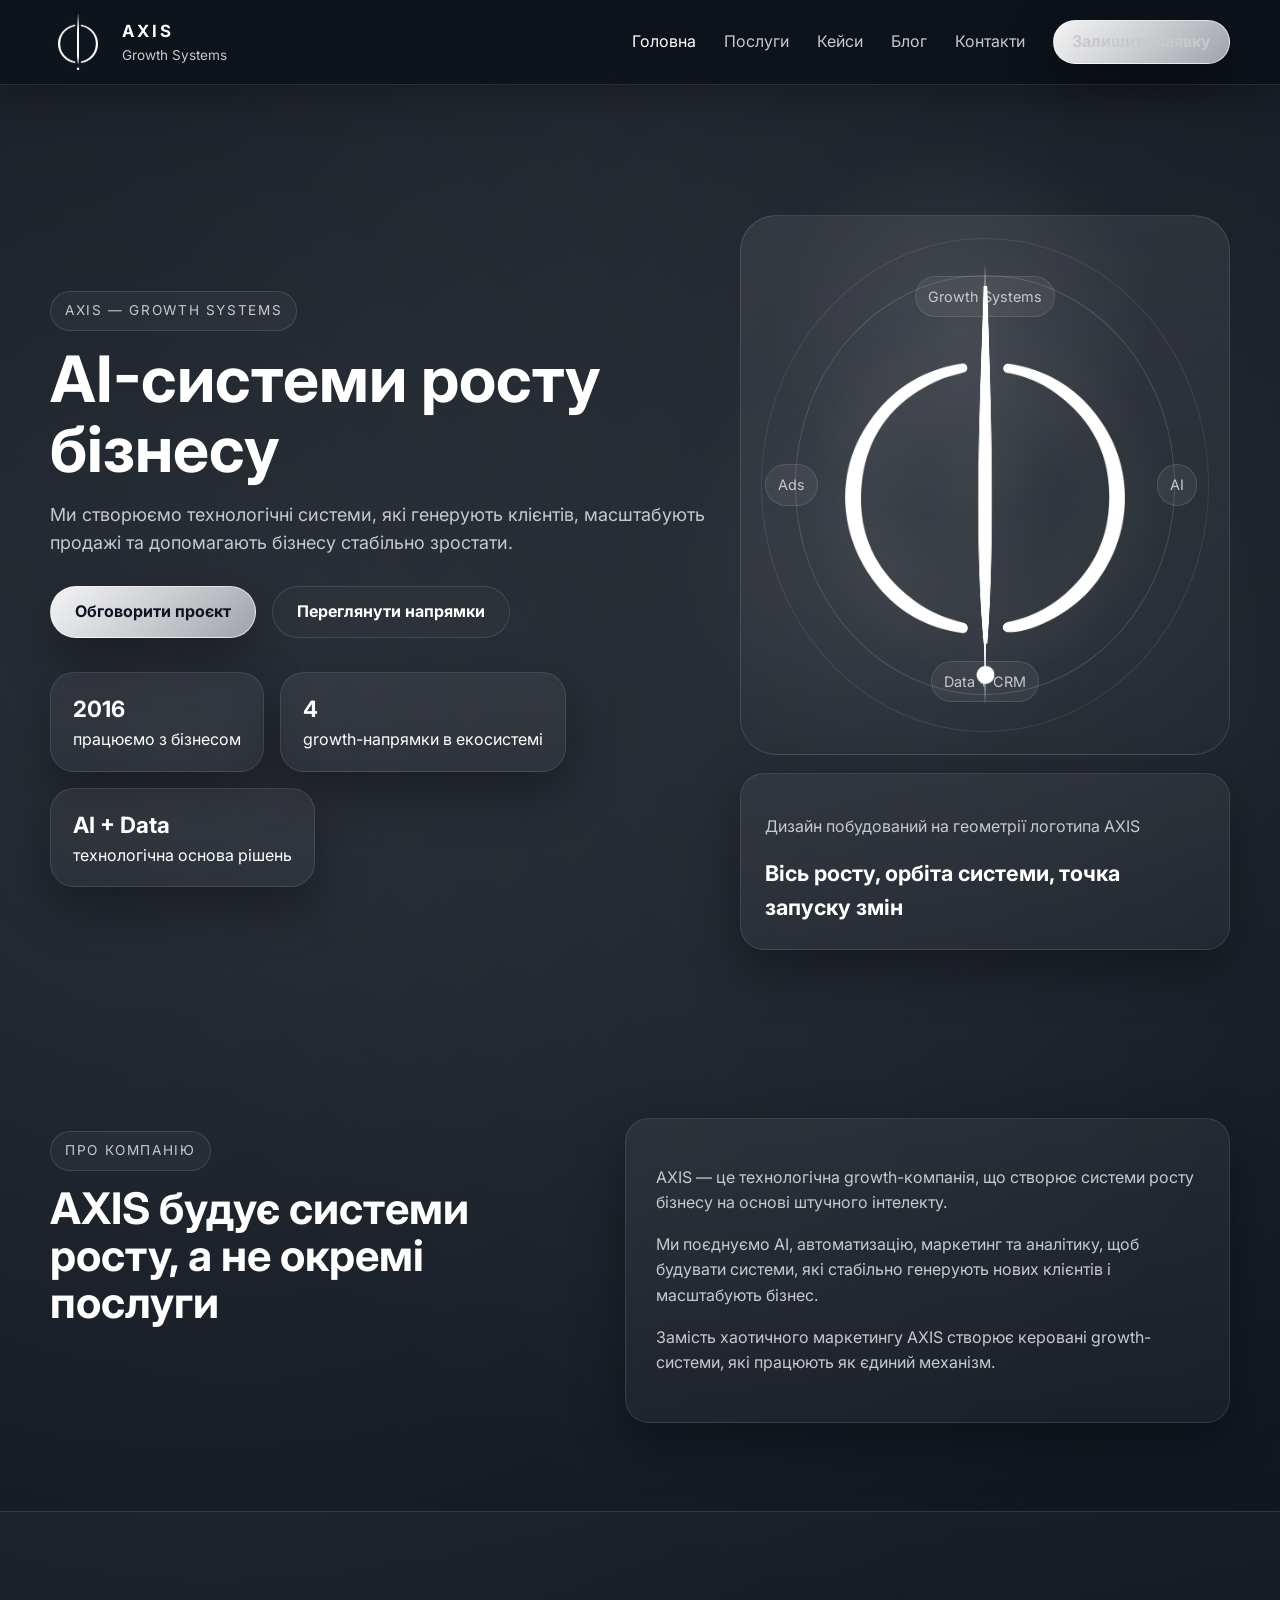
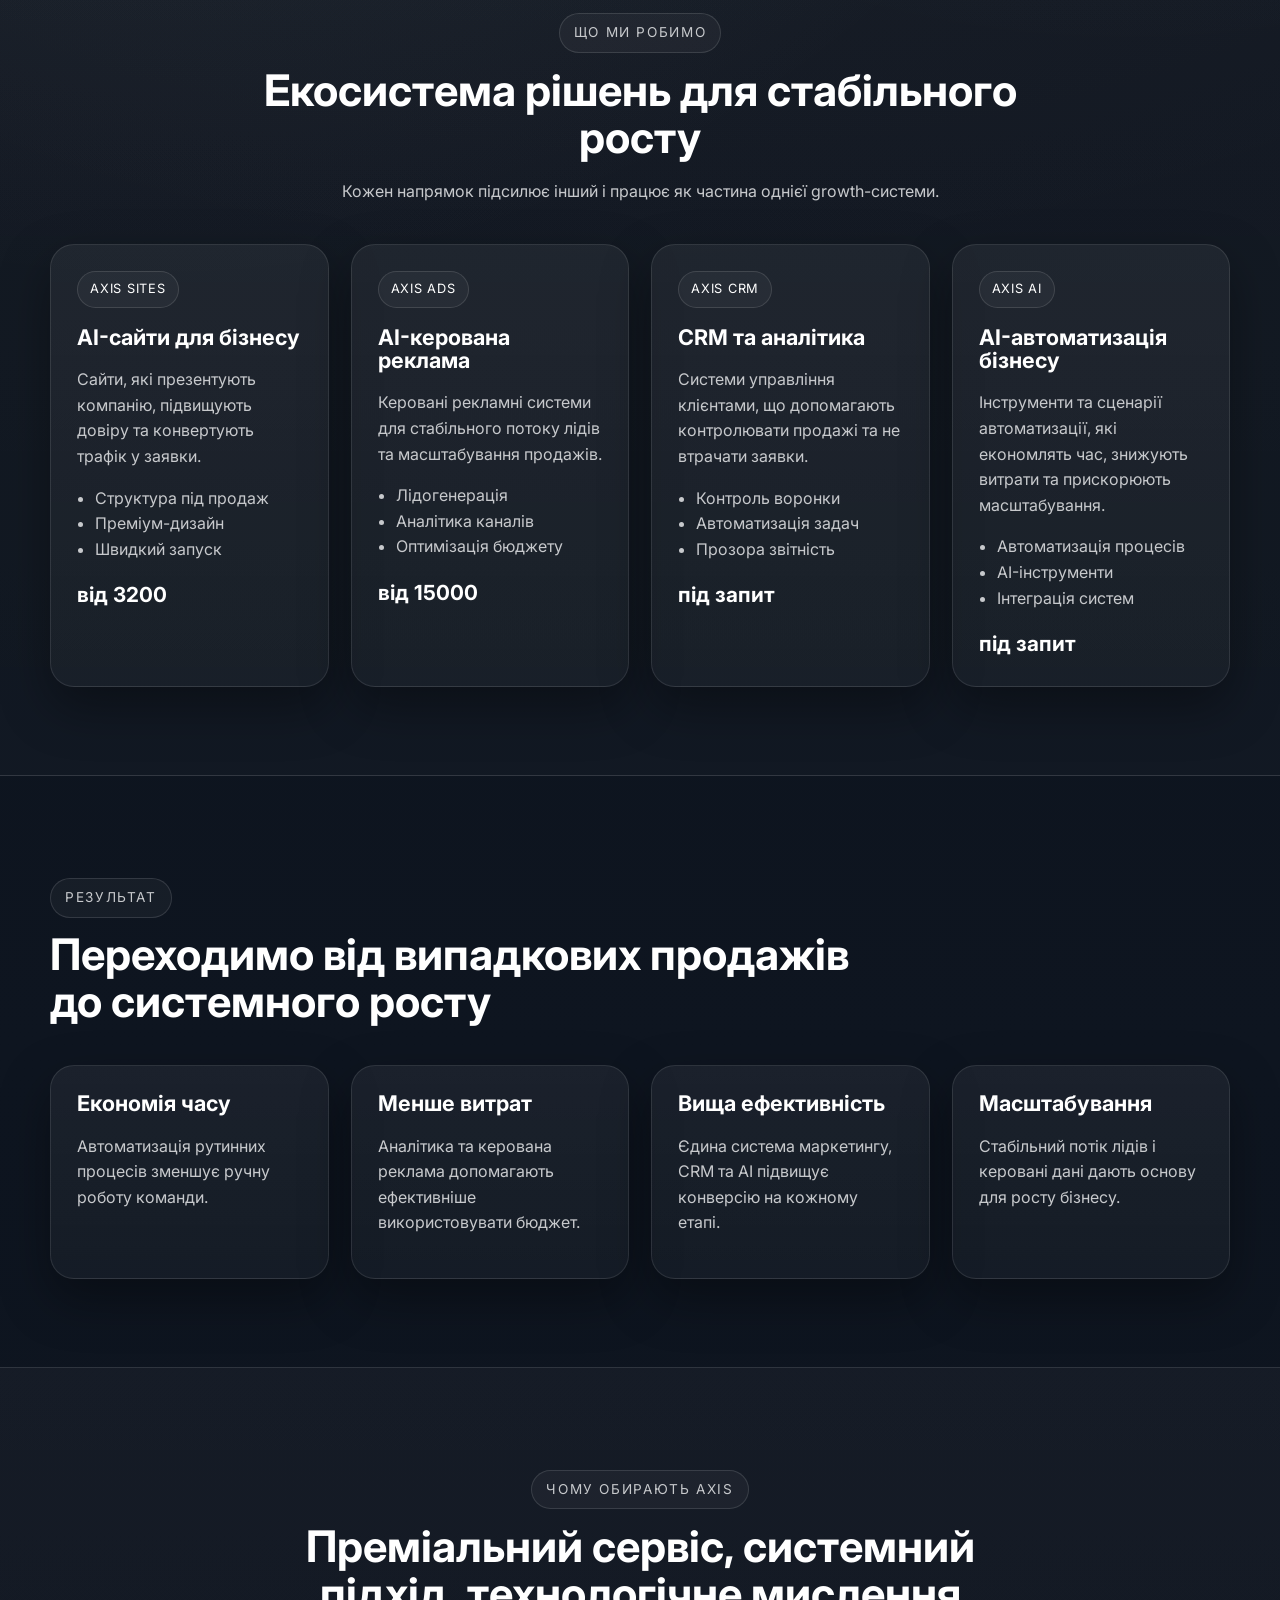
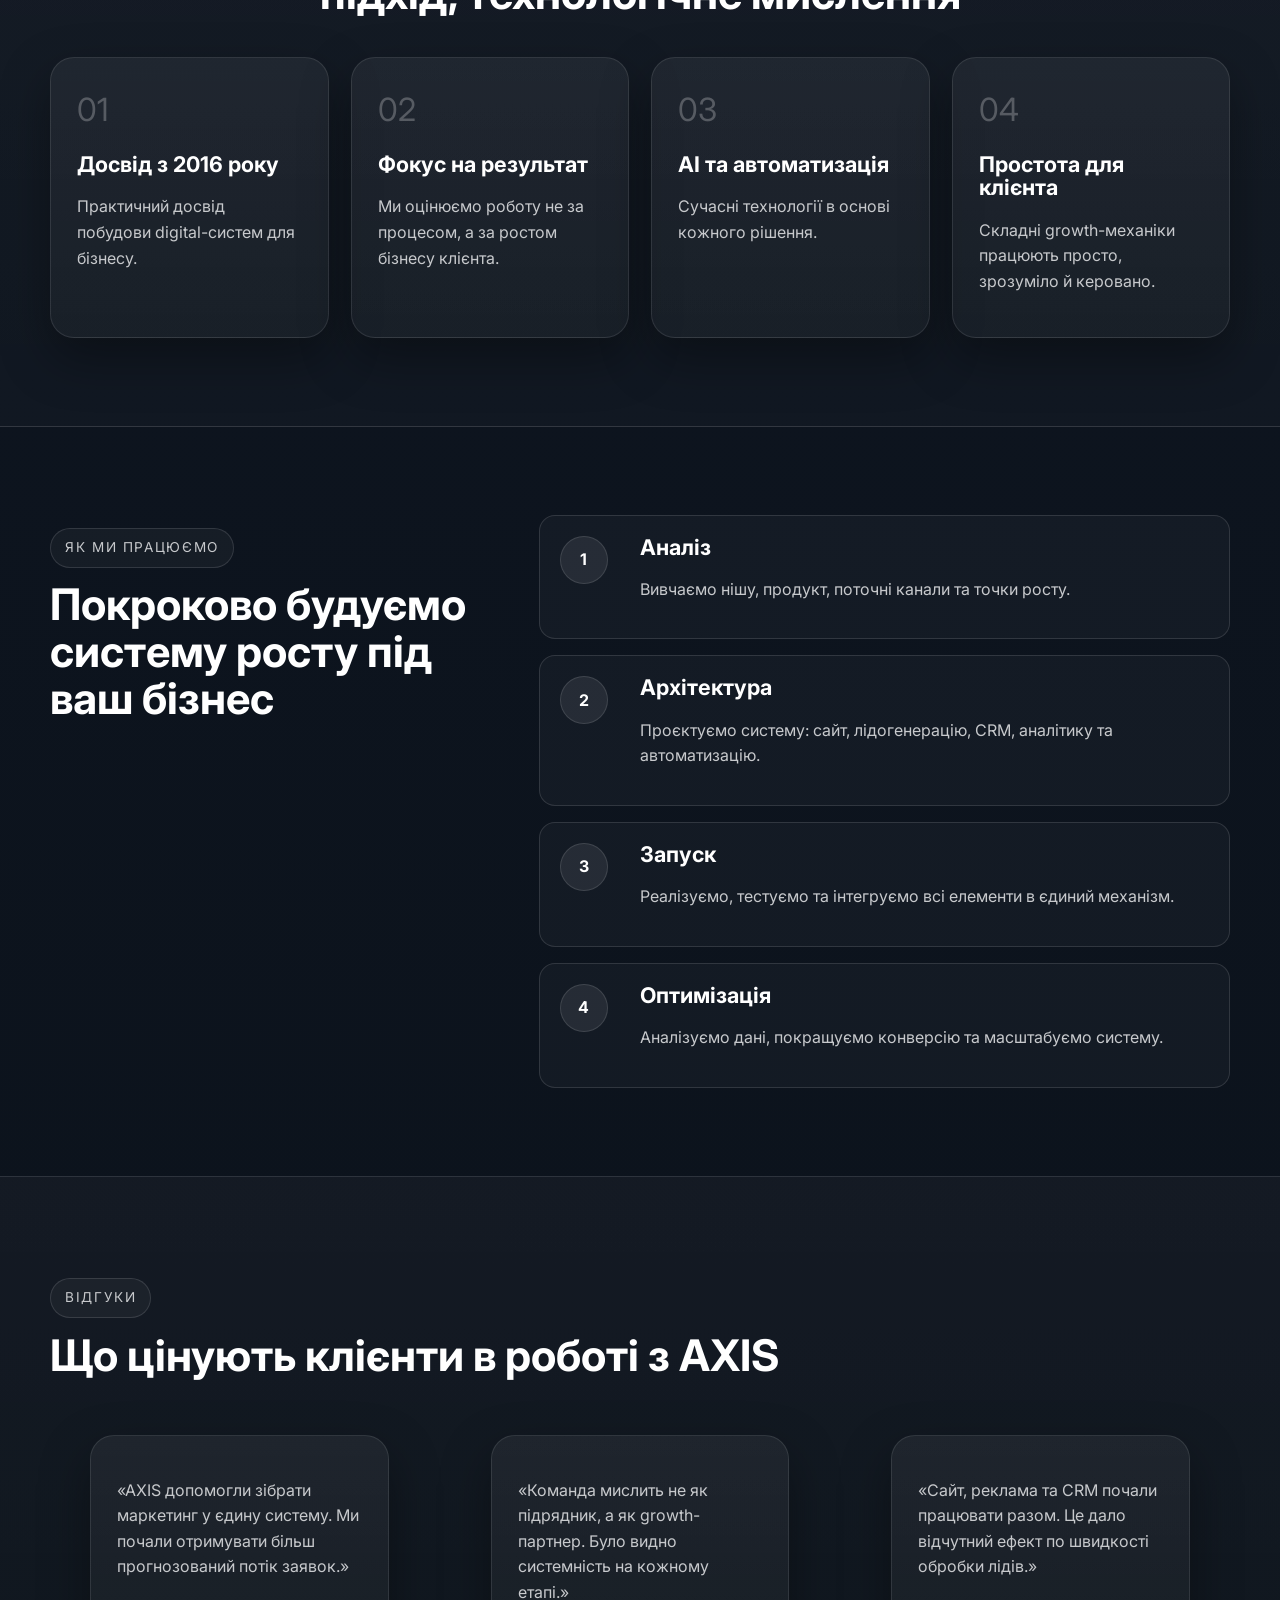
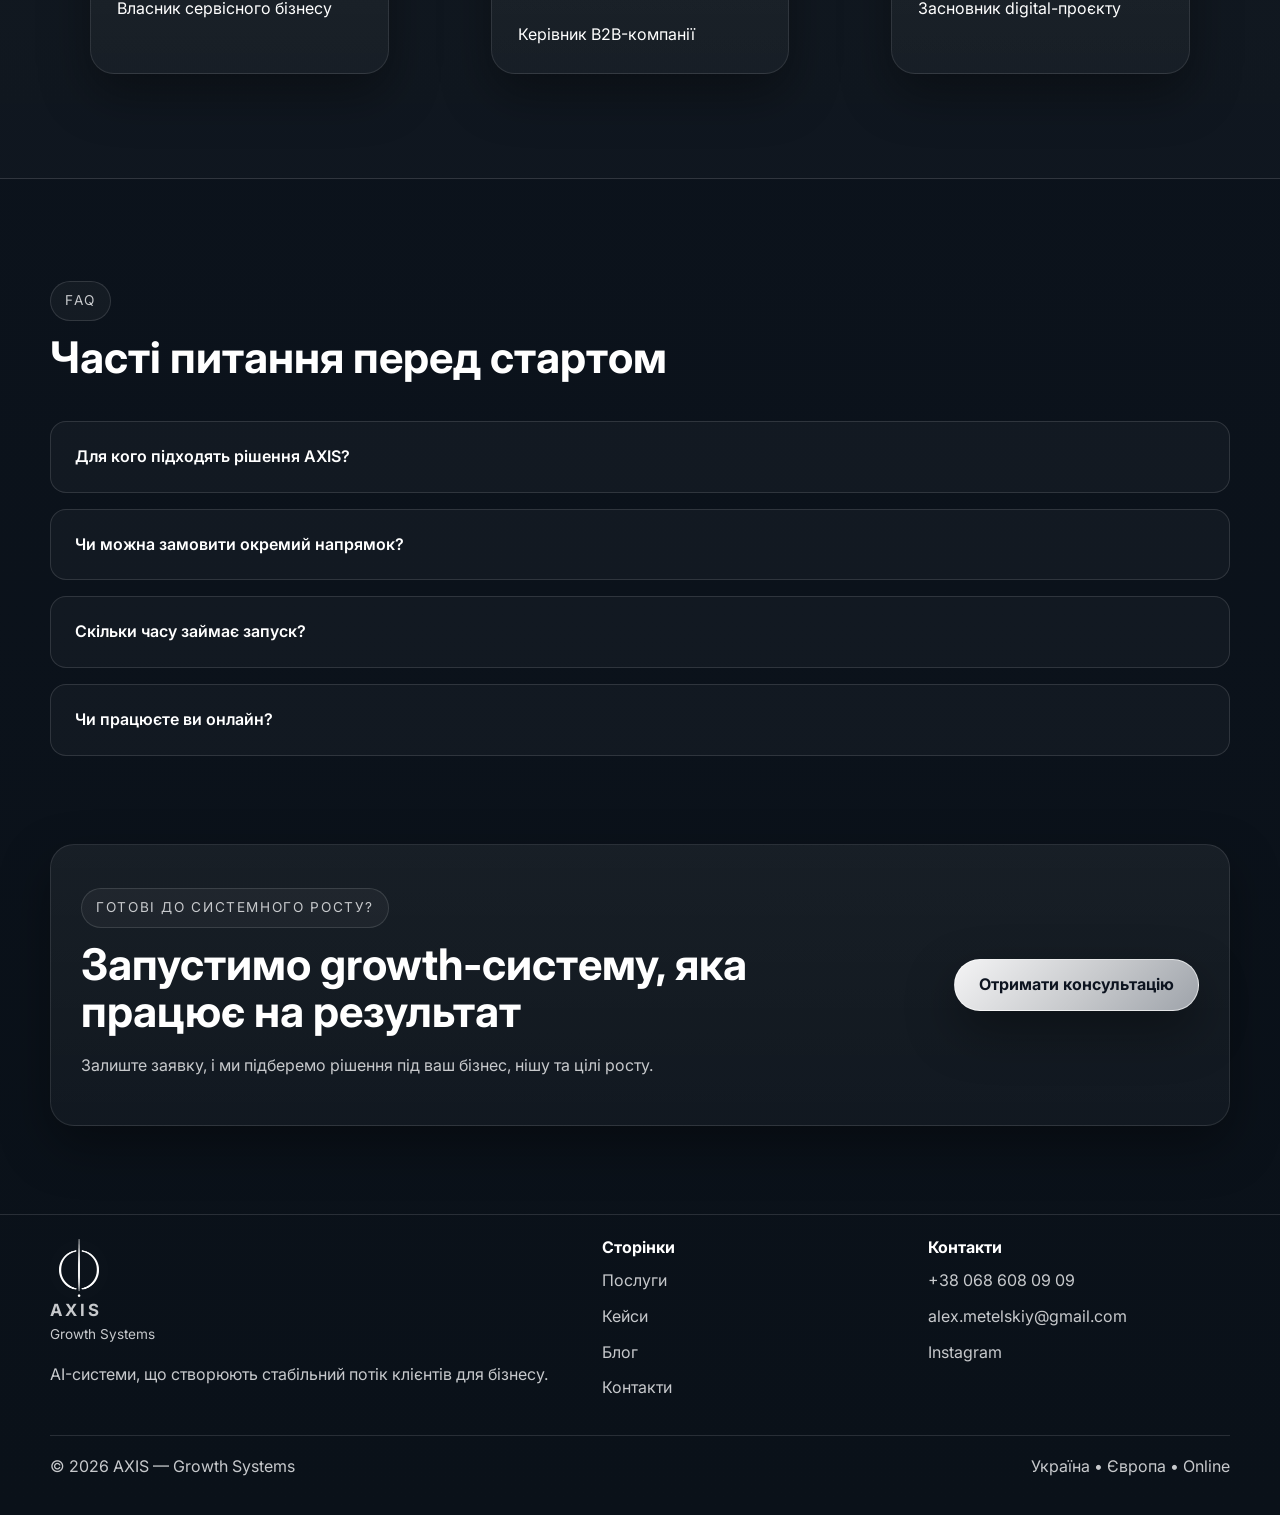
==== index.html @ 6f3f62cb "Add files via upload" ====
<!DOCTYPE html>
<html lang="uk">
<head>
  <meta charset="UTF-8" />
  <meta name="viewport" content="width=device-width, initial-scale=1.0" />
  <title>AXIS — Growth Systems | AI-системи росту бізнесу</title>
  <meta name="description" content="AXIS будує AI-системи росту бізнесу: сайти, рекламу, CRM, автоматизацію та аналітику для стабільного потоку клієнтів." />
  <meta name="keywords" content="AI сайти для бізнесу, growth systems, реклама для бізнесу, CRM системи, автоматизація бізнесу, лідогенерація, AXIS" />
  <meta name="theme-color" content="#0E1520" />
  <link rel="preconnect" href="https://fonts.googleapis.com">
  <link rel="preconnect" href="https://fonts.gstatic.com" crossorigin>
  <link href="https://fonts.googleapis.com/css2?family=Inter:wght@400;500;600;700;800&display=swap" rel="stylesheet">
  <link rel="icon" type="image/svg+xml" href="assets/favicon.png" />
  <link rel="stylesheet" href="styles.css" />
</head>
<body>
  <div class="site-shell"></div>

  <header class="header">
    <div class="container nav-wrap">
      <a href="index.html" class="brand" aria-label="AXIS home">
        <img src="assets/logo-axis-mark.png" alt="AXIS logo" />
        <div>
          <strong>AXIS</strong>
          <span>Growth Systems</span>
        </div>
      </a>

      <button class="menu-toggle" aria-label="Відкрити меню">
        <span></span><span></span><span></span>
      </button>

      <nav class="nav">
        <a href="index.html" class="active">Головна</a>
        <a href="services.html">Послуги</a>
        <a href="cases.html">Кейси</a>
        <a href="blog.html">Блог</a>
        <a href="contact.html">Контакти</a>
        <a href="contact.html#lead-form" class="btn btn-sm">Залишити заявку</a>
      </nav>
    </div>
  </header>

  <main>
    <section class="hero">
      <div class="container hero-grid">
        <div class="hero-copy reveal">
          <p class="eyebrow">AXIS — Growth Systems</p>
          <h1>AI-системи росту бізнесу</h1>
          <p class="hero-text">
            Ми створюємо технологічні системи, які генерують клієнтів, масштабують продажі та допомагають бізнесу стабільно зростати.
          </p>
          <div class="hero-actions">
            <a href="contact.html#lead-form" class="btn">Обговорити проєкт</a>
            <a href="services.html" class="btn btn-secondary">Переглянути напрямки</a>
          </div>
          <div class="hero-metrics">
            <div>
              <strong>2016</strong>
              <span>працюємо з бізнесом</span>
            </div>
            <div>
              <strong>4</strong>
              <span>growth-напрямки в екосистемі</span>
            </div>
            <div>
              <strong>AI + Data</strong>
              <span>технологічна основа рішень</span>
            </div>
          </div>
        </div>

        <div class="hero-panel reveal delay-1">
          <div class="glass-card logo-stage">
            <span class="logo-ring logo-ring-1"></span>
            <span class="logo-ring logo-ring-2"></span>
            <span class="logo-beam"></span>
            <img src="assets/logo-axis-mark.png" alt="Логотип AXIS" class="hero-logo" />
            <div class="orbit-label orbit-top">Growth Systems</div>
            <div class="orbit-label orbit-right">AI</div>
            <div class="orbit-label orbit-bottom">Data + CRM</div>
            <div class="orbit-label orbit-left">Ads</div>
          </div>
          <div class="stack-card signature-card">
            <p>Дизайн побудований на геометрії логотипа AXIS</p>
            <strong>Вісь росту, орбіта системи, точка запуску змін</strong>
          </div>
        </div>
      </div>
    </section>

    <section class="section">
      <div class="container about-grid">
        <div class="section-heading reveal">
          <p class="eyebrow">Про компанію</p>
          <h2>AXIS будує системи росту, а не окремі послуги</h2>
        </div>
        <div class="content-card reveal delay-1">
          <p>
            AXIS — це технологічна growth-компанія, що створює системи росту бізнесу на основі штучного інтелекту.
          </p>
          <p>
            Ми поєднуємо AI, автоматизацію, маркетинг та аналітику, щоб будувати системи, які стабільно генерують нових клієнтів і масштабують бізнес.
          </p>
          <p>
            Замість хаотичного маркетингу AXIS створює керовані growth-системи, які працюють як єдиний механізм.
          </p>
        </div>
      </div>
    </section>

    <section class="section section-dark">
      <div class="container">
        <div class="section-heading center reveal">
          <p class="eyebrow">Що ми робимо</p>
          <h2>Екосистема рішень для стабільного росту</h2>
          <p>Кожен напрямок підсилює інший і працює як частина однієї growth-системи.</p>
        </div>

        <div class="services-grid">
          <article class="service-card reveal">
            <span class="service-tag">AXIS Sites</span>
            <h3>AI-сайти для бізнесу</h3>
            <p>Сайти, які презентують компанію, підвищують довіру та конвертують трафік у заявки.</p>
            <ul>
              <li>Структура під продаж</li>
              <li>Преміум-дизайн</li>
              <li>Швидкий запуск</li>
            </ul>
            <strong>від 3200</strong>
          </article>

          <article class="service-card reveal delay-1">
            <span class="service-tag">AXIS Ads</span>
            <h3>AI-керована реклама</h3>
            <p>Керовані рекламні системи для стабільного потоку лідів та масштабування продажів.</p>
            <ul>
              <li>Лідогенерація</li>
              <li>Аналітика каналів</li>
              <li>Оптимізація бюджету</li>
            </ul>
            <strong>від 15000</strong>
          </article>

          <article class="service-card reveal delay-2">
            <span class="service-tag">AXIS CRM</span>
            <h3>CRM та аналітика</h3>
            <p>Системи управління клієнтами, що допомагають контролювати продажі та не втрачати заявки.</p>
            <ul>
              <li>Контроль воронки</li>
              <li>Автоматизація задач</li>
              <li>Прозора звітність</li>
            </ul>
            <strong>під запит</strong>
          </article>

          <article class="service-card reveal delay-3">
            <span class="service-tag">AXIS AI</span>
            <h3>AI-автоматизація бізнесу</h3>
            <p>Інструменти та сценарії автоматизації, які економлять час, знижують витрати та прискорюють масштабування.</p>
            <ul>
              <li>Автоматизація процесів</li>
              <li>AI-інструменти</li>
              <li>Інтеграція систем</li>
            </ul>
            <strong>під запит</strong>
          </article>
        </div>
      </div>
    </section>

    <section class="section">
      <div class="container">
        <div class="section-heading reveal">
          <p class="eyebrow">Результат</p>
          <h2>Переходимо від випадкових продажів до системного росту</h2>
        </div>
        <div class="benefits-grid">
          <div class="benefit-card reveal">
            <h3>Економія часу</h3>
            <p>Автоматизація рутинних процесів зменшує ручну роботу команди.</p>
          </div>
          <div class="benefit-card reveal delay-1">
            <h3>Менше витрат</h3>
            <p>Аналітика та керована реклама допомагають ефективніше використовувати бюджет.</p>
          </div>
          <div class="benefit-card reveal delay-2">
            <h3>Вища ефективність</h3>
            <p>Єдина система маркетингу, CRM та AI підвищує конверсію на кожному етапі.</p>
          </div>
          <div class="benefit-card reveal delay-3">
            <h3>Масштабування</h3>
            <p>Стабільний потік лідів і керовані дані дають основу для росту бізнесу.</p>
          </div>
        </div>
      </div>
    </section>

    <section class="section section-dark">
      <div class="container">
        <div class="section-heading center reveal">
          <p class="eyebrow">Чому обирають AXIS</p>
          <h2>Преміальний сервіс, системний підхід, технологічне мислення</h2>
        </div>
        <div class="why-grid">
          <div class="why-card reveal">
            <span>01</span>
            <h3>Досвід з 2016 року</h3>
            <p>Практичний досвід побудови digital-систем для бізнесу.</p>
          </div>
          <div class="why-card reveal delay-1">
            <span>02</span>
            <h3>Фокус на результат</h3>
            <p>Ми оцінюємо роботу не за процесом, а за ростом бізнесу клієнта.</p>
          </div>
          <div class="why-card reveal delay-2">
            <span>03</span>
            <h3>AI та автоматизація</h3>
            <p>Сучасні технології в основі кожного рішення.</p>
          </div>
          <div class="why-card reveal delay-3">
            <span>04</span>
            <h3>Простота для клієнта</h3>
            <p>Складні growth-механіки працюють просто, зрозуміло й керовано.</p>
          </div>
        </div>
      </div>
    </section>

    <section class="section">
      <div class="container process-grid">
        <div class="section-heading reveal">
          <p class="eyebrow">Як ми працюємо</p>
          <h2>Покроково будуємо систему росту під ваш бізнес</h2>
        </div>
        <div class="timeline">
          <div class="timeline-item reveal">
            <span>1</span>
            <div>
              <h3>Аналіз</h3>
              <p>Вивчаємо нішу, продукт, поточні канали та точки росту.</p>
            </div>
          </div>
          <div class="timeline-item reveal delay-1">
            <span>2</span>
            <div>
              <h3>Архітектура</h3>
              <p>Проєктуємо систему: сайт, лідогенерацію, CRM, аналітику та автоматизацію.</p>
            </div>
          </div>
          <div class="timeline-item reveal delay-2">
            <span>3</span>
            <div>
              <h3>Запуск</h3>
              <p>Реалізуємо, тестуємо та інтегруємо всі елементи в єдиний механізм.</p>
            </div>
          </div>
          <div class="timeline-item reveal delay-3">
            <span>4</span>
            <div>
              <h3>Оптимізація</h3>
              <p>Аналізуємо дані, покращуємо конверсію та масштабуємо систему.</p>
            </div>
          </div>
        </div>
      </div>
    </section>

    <section class="section section-dark">
      <div class="container">
        <div class="section-heading reveal">
          <p class="eyebrow">Відгуки</p>
          <h2>Що цінують клієнти в роботі з AXIS</h2>
        </div>
        <div class="testimonials-grid">
          <blockquote class="testimonial reveal">
            <p>«AXIS допомогли зібрати маркетинг у єдину систему. Ми почали отримувати більш прогнозований потік заявок.»</p>
            <footer>Власник сервісного бізнесу</footer>
          </blockquote>
          <blockquote class="testimonial reveal delay-1">
            <p>«Команда мислить не як підрядник, а як growth-партнер. Було видно системність на кожному етапі.»</p>
            <footer>Керівник B2B-компанії</footer>
          </blockquote>
          <blockquote class="testimonial reveal delay-2">
            <p>«Сайт, реклама та CRM почали працювати разом. Це дало відчутний ефект по швидкості обробки лідів.»</p>
            <footer>Засновник digital-проєкту</footer>
          </blockquote>
        </div>
      </div>
    </section>

    <section class="section">
      <div class="container faq-wrap">
        <div class="section-heading reveal">
          <p class="eyebrow">FAQ</p>
          <h2>Часті питання перед стартом</h2>
        </div>
        <div class="faq-list">
          <article class="faq-item reveal">
            <button class="faq-question">Для кого підходять рішення AXIS?</button>
            <div class="faq-answer"><p>Для бізнесів, які хочуть перейти від хаотичного маркетингу до системної моделі залучення клієнтів і масштабування продажів.</p></div>
          </article>
          <article class="faq-item reveal delay-1">
            <button class="faq-question">Чи можна замовити окремий напрямок?</button>
            <div class="faq-answer"><p>Так, але максимальний результат досягається тоді, коли сайт, реклама, CRM та автоматизація працюють як єдина growth-система.</p></div>
          </article>
          <article class="faq-item reveal delay-2">
            <button class="faq-question">Скільки часу займає запуск?</button>
            <div class="faq-answer"><p>Терміни залежать від складу системи. Базові рішення можна запустити швидко, а комплексні growth-системи реалізуються поетапно.</p></div>
          </article>
          <article class="faq-item reveal delay-3">
            <button class="faq-question">Чи працюєте ви онлайн?</button>
            <div class="faq-answer"><p>Так, AXIS працює онлайн з клієнтами в Україні та Європі.</p></div>
          </article>
        </div>
      </div>
    </section>

    <section class="section cta-section">
      <div class="container cta-card reveal">
        <div>
          <p class="eyebrow">Готові до системного росту?</p>
          <h2>Запустимо growth-систему, яка працює на результат</h2>
          <p>Залиште заявку, і ми підберемо рішення під ваш бізнес, нішу та цілі росту.</p>
        </div>
        <a href="contact.html#lead-form" class="btn">Отримати консультацію</a>
      </div>
    </section>
  </main>

  <footer class="footer">
    <div class="container footer-grid">
      <div>
        <a href="index.html" class="brand footer-brand">
          <img src="assets/logo-axis-mark.png" alt="AXIS logo" />
          <div>
            <strong>AXIS</strong>
            <span>Growth Systems</span>
          </div>
        </a>
        <p>AI-системи, що створюють стабільний потік клієнтів для бізнесу.</p>
      </div>
      <div>
        <h4>Сторінки</h4>
        <a href="services.html">Послуги</a>
        <a href="cases.html">Кейси</a>
        <a href="blog.html">Блог</a>
        <a href="contact.html">Контакти</a>
      </div>
      <div>
        <h4>Контакти</h4>
        <a href="tel:+380686080909">+38 068 608 09 09</a>
        <a href="mailto:alex.metelskiy@gmail.com">alex.metelskiy@gmail.com</a>
        <a href="https://instagram.com/Metelskiy_pro" target="_blank" rel="noreferrer">Instagram</a>
      </div>
    </div>
    <div class="container footer-bottom">
      <span>© <span id="year"></span> AXIS — Growth Systems</span>
      <span>Україна • Європа • Online</span>
    </div>
  </footer>

  <script src="script.js"></script>
</body>
</html>
---- styles.css ----
:root {
  --bg: #0e1520;
  --bg-soft: #131d2b;
  --panel: rgba(255, 255, 255, 0.05);
  --panel-strong: rgba(255, 255, 255, 0.08);
  --line: rgba(199, 201, 204, 0.16);
  --text: #ffffff;
  --muted: #c7c9cc;
  --accent: #c7c9cc;
  --shadow: 0 20px 50px rgba(0, 0, 0, 0.35);
  --radius: 24px;
  --radius-sm: 16px;
  --container: 1180px;
}

* { box-sizing: border-box; }
html { scroll-behavior: smooth; }
body {
  margin: 0;
  font-family: 'Inter', sans-serif;
  background:
    radial-gradient(circle at top left, rgba(199, 201, 204, 0.09), transparent 26%),
    radial-gradient(circle at top right, rgba(255, 255, 255, 0.05), transparent 22%),
    var(--bg);
  color: var(--text);
  line-height: 1.6;
}
img { max-width: 100%; display: block; }
a { color: inherit; text-decoration: none; }
p, li { color: var(--muted); }
.container { width: min(100% - 32px, var(--container)); margin: 0 auto; }
.section { padding: 88px 0; }
.section-dark { background: linear-gradient(180deg, rgba(255,255,255,0.02), rgba(255,255,255,0.01)); border-top: 1px solid var(--line); border-bottom: 1px solid var(--line); }
.page-main { padding-top: 88px; }
.page-hero, .hero { padding: 130px 0 80px; }
.page-hero p, .hero-text { max-width: 760px; }

.header {
  position: sticky;
  top: 0;
  z-index: 100;
  backdrop-filter: blur(16px);
  background: rgba(14, 21, 32, 0.72);
  border-bottom: 1px solid var(--line);
}
.nav-wrap { display: flex; align-items: center; justify-content: space-between; min-height: 84px; gap: 24px; }
.brand { display: inline-flex; align-items: center; gap: 14px; }
.brand img { width: 48px; height: 48px; }
.brand strong { display: block; font-size: 1rem; letter-spacing: 0.12em; }
.brand span { display: block; font-size: 0.85rem; color: var(--muted); }
.nav { display: flex; align-items: center; gap: 28px; }
.nav a { color: var(--muted); transition: 0.25s ease; }
.nav a:hover, .nav a.active { color: var(--text); }
.menu-toggle { display: none; background: none; border: 0; padding: 0; cursor: pointer; }
.menu-toggle span { display: block; width: 28px; height: 2px; background: var(--text); margin: 6px 0; }

.btn {
  display: inline-flex;
  align-items: center;
  justify-content: center;
  gap: 10px;
  min-height: 52px;
  padding: 0 24px;
  border-radius: 999px;
  background: linear-gradient(135deg, #ffffff, #c7c9cc);
  color: #0d1420;
  font-weight: 700;
  border: 1px solid rgba(255,255,255,0.6);
  box-shadow: var(--shadow);
  transition: transform 0.25s ease, box-shadow 0.25s ease;
}
.btn:hover { transform: translateY(-2px); box-shadow: 0 24px 50px rgba(0, 0, 0, 0.45); }
.btn-secondary {
  background: transparent;
  color: var(--text);
  border: 1px solid var(--line);
  box-shadow: none;
}
.btn-sm { min-height: 44px; padding: 0 18px; }

.eyebrow {
  display: inline-flex;
  padding: 8px 14px;
  border-radius: 999px;
  background: rgba(255,255,255,0.05);
  border: 1px solid var(--line);
  font-size: 0.85rem;
  letter-spacing: 0.12em;
  text-transform: uppercase;
  color: var(--accent);
}
h1, h2, h3, h4 { margin: 0 0 18px; line-height: 1.08; color: var(--text); }
h1 { font-size: clamp(2.7rem, 5vw, 5.4rem); max-width: 900px; }
h2 { font-size: clamp(2rem, 3.4vw, 3.4rem); max-width: 800px; }
h3 { font-size: 1.35rem; }
.section-heading { margin-bottom: 40px; }
.section-heading.center { text-align: center; }
.section-heading.center h2, .section-heading.center p { margin-left: auto; margin-right: auto; }

.hero-grid, .about-grid, .process-grid, .contact-grid { display: grid; gap: 28px; }
.hero-grid { grid-template-columns: 1.15fr 0.85fr; align-items: center; }
.about-grid { grid-template-columns: 0.95fr 1.05fr; align-items: start; }
.process-grid { grid-template-columns: 0.8fr 1.2fr; align-items: start; }
.contact-grid { grid-template-columns: 0.75fr 1.25fr; align-items: start; }
.hero-actions, .hero-metrics { display: flex; flex-wrap: wrap; gap: 16px; }
.hero-text { font-size: 1.125rem; margin-bottom: 28px; }
.hero-metrics { margin-top: 34px; }
.hero-metrics div, .stack-card, .content-card, .contact-card, .lead-form, .cta-card, .case-card, .blog-card, .service-detail, .service-card, .benefit-card, .why-card, .testimonial {
  background: var(--panel);
  border: 1px solid var(--line);
  border-radius: var(--radius);
  box-shadow: var(--shadow);
}
.hero-metrics div { padding: 18px 22px; min-width: 180px; }
.hero-metrics strong { display: block; font-size: 1.4rem; color: var(--text); }

.hero-panel { display: grid; gap: 18px; }
.glass-card {
  min-height: 460px;
  position: relative;
  border-radius: 36px;
  background: linear-gradient(180deg, rgba(255,255,255,0.07), rgba(255,255,255,0.03));
  border: 1px solid var(--line);
  overflow: hidden;
}
.axis-orbit { display: flex; align-items: center; justify-content: center; }
.axis-center, .axis-line, .orbit { position: absolute; display: block; }
.axis-center { width: 16px; height: 16px; background: #fff; border-radius: 50%; box-shadow: 0 0 24px rgba(255,255,255,0.8); }
.axis-line { width: 3px; height: 220px; background: linear-gradient(180deg, transparent, rgba(255,255,255,0.95), transparent); }
.orbit { border: 1px solid rgba(199,201,204,0.28); border-radius: 50%; }
.orbit-1 { width: 290px; height: 290px; }
.orbit-2 { width: 380px; height: 380px; }
.orbit-label {
  position: absolute;
  padding: 8px 12px;
  border-radius: 999px;
  background: rgba(255,255,255,0.06);
  border: 1px solid var(--line);
  color: var(--muted);
  font-size: 0.9rem;
}
.orbit-top { top: 60px; }
.orbit-right { right: 32px; }
.orbit-bottom { bottom: 52px; }
.orbit-left { left: 24px; }
.stack-card { padding: 24px; }
.stack-card strong { display: block; font-size: 1.35rem; }
.content-card, .contact-card, .lead-form, .cta-card { padding: 30px; }

.services-grid, .benefits-grid, .why-grid, .testimonials-grid, .case-grid, .blog-grid { display: grid; gap: 22px; }
.services-grid { grid-template-columns: repeat(4, 1fr); }
.benefits-grid, .why-grid { grid-template-columns: repeat(4, 1fr); }
.testimonials-grid, .case-grid, .blog-grid { grid-template-columns: repeat(3, 1fr); }
.service-card, .benefit-card, .why-card, .testimonial, .case-card, .blog-card { padding: 26px; }
.service-tag {
  display: inline-flex;
  margin-bottom: 18px;
  color: var(--text);
  background: rgba(255,255,255,0.07);
  border: 1px solid var(--line);
  border-radius: 999px;
  padding: 7px 12px;
  font-size: 0.8rem;
  letter-spacing: 0.06em;
  text-transform: uppercase;
}
.service-card ul, .case-card ul, .detail-meta ul { padding-left: 18px; }
.service-card strong, .detail-meta strong { font-size: 1.3rem; display: block; margin-top: 12px; }
.why-card span { display: inline-flex; margin-bottom: 18px; font-size: 2rem; color: rgba(255,255,255,0.25); }

.timeline { display: grid; gap: 16px; }
.timeline-item {
  display: grid;
  grid-template-columns: 64px 1fr;
  gap: 16px;
  padding: 20px;
  border: 1px solid var(--line);
  background: rgba(255,255,255,0.03);
  border-radius: var(--radius-sm);
}
.timeline-item span {
  width: 48px;
  height: 48px;
  display: inline-flex;
  align-items: center;
  justify-content: center;
  border-radius: 50%;
  background: rgba(255,255,255,0.08);
  border: 1px solid var(--line);
  font-weight: 700;
}

.faq-list { display: grid; gap: 16px; }
.faq-item {
  border: 1px solid var(--line);
  border-radius: var(--radius-sm);
  overflow: hidden;
  background: rgba(255,255,255,0.03);
}
.faq-question {
  width: 100%;
  text-align: left;
  background: transparent;
  color: var(--text);
  border: 0;
  padding: 22px 24px;
  font: inherit;
  font-weight: 600;
  cursor: pointer;
}
.faq-answer { display: none; padding: 0 24px 22px; }
.faq-item.active .faq-answer { display: block; }

.cta-section { padding-top: 0; }
.cta-card {
  display: flex;
  align-items: center;
  justify-content: space-between;
  gap: 24px;
  background: linear-gradient(135deg, rgba(255,255,255,0.08), rgba(255,255,255,0.03));
}

.footer { padding: 24px 0 36px; border-top: 1px solid var(--line); }
.footer-grid {
  display: grid;
  grid-template-columns: 1.4fr 0.8fr 0.8fr;
  gap: 24px;
  padding-bottom: 24px;
}
.footer h4 { margin-bottom: 12px; }
.footer a, .footer p { display: block; margin-bottom: 10px; color: var(--muted); }
.footer-brand { margin-bottom: 16px; }
.footer-bottom {
  border-top: 1px solid var(--line);
  padding-top: 18px;
  display: flex;
  justify-content: space-between;
  gap: 16px;
  color: var(--muted);
}
.footer-bottom.simple { border-top: 0; padding-top: 0; justify-content: center; }

.service-stack { display: grid; gap: 18px; }
.service-detail {
  padding: 30px;
  display: grid;
  grid-template-columns: 1fr auto;
  gap: 24px;
  align-items: start;
}
.detail-meta { min-width: 280px; }
.case-problem { color: var(--text); }
.blog-card a { color: var(--text); font-weight: 600; }

.lead-form { display: grid; gap: 16px; }
.lead-form label { display: grid; gap: 8px; color: var(--text); font-weight: 500; }
.lead-form input,
.lead-form textarea {
  width: 100%;
  background: rgba(255,255,255,0.04);
  border: 1px solid var(--line);
  border-radius: 16px;
  padding: 16px 18px;
  color: var(--text);
  font: inherit;
  outline: none;
}
.lead-form input:focus, .lead-form textarea:focus { border-color: rgba(255,255,255,0.4); }
.form-note, .form-status { margin: 0; font-size: 0.95rem; }
.form-status { color: #ffffff; }

.reveal { opacity: 0; transform: translateY(24px); transition: opacity 0.8s ease, transform 0.8s ease; }
.reveal.visible { opacity: 1; transform: translateY(0); }
.delay-1 { transition-delay: 0.08s; }
.delay-2 { transition-delay: 0.16s; }
.delay-3 { transition-delay: 0.24s; }

@media (max-width: 1100px) {
  .services-grid { grid-template-columns: repeat(2, 1fr); }
  .benefits-grid, .why-grid, .testimonials-grid, .case-grid, .blog-grid { grid-template-columns: repeat(2, 1fr); }
  .hero-grid, .about-grid, .process-grid, .contact-grid, .service-detail, .footer-grid { grid-template-columns: 1fr; }
  .detail-meta { min-width: auto; }
}

@media (max-width: 820px) {
  .menu-toggle { display: block; }
  .nav {
    position: absolute;
    left: 16px;
    right: 16px;
    top: calc(100% + 10px);
    display: none;
    flex-direction: column;
    align-items: flex-start;
    padding: 20px;
    border-radius: 24px;
    background: rgba(14, 21, 32, 0.97);
    border: 1px solid var(--line);
  }
  .nav.open { display: flex; }
  .cta-card, .footer-bottom { flex-direction: column; align-items: flex-start; }
}

@media (max-width: 640px) {
  .section { padding: 72px 0; }
  .page-hero, .hero { padding: 112px 0 60px; }
  .services-grid, .benefits-grid, .why-grid, .testimonials-grid, .case-grid, .blog-grid { grid-template-columns: 1fr; }
  .glass-card { min-height: 340px; }
  .orbit-1 { width: 210px; height: 210px; }
  .orbit-2 { width: 290px; height: 290px; }
  .orbit-top { top: 32px; }
  .orbit-right { right: 8px; }
  .orbit-left { left: 8px; }
}

/* Logo-driven redesign */
body {
  background:
    radial-gradient(circle at 12% 12%, rgba(199, 201, 204, 0.12), transparent 20%),
    radial-gradient(circle at 88% 10%, rgba(255, 255, 255, 0.06), transparent 18%),
    radial-gradient(circle at 50% 0%, rgba(199, 201, 204, 0.08), transparent 30%),
    linear-gradient(180deg, #0a1018 0%, #0e1520 42%, #0a1119 100%);
}

.header {
  background: rgba(10, 16, 24, 0.82);
  box-shadow: 0 10px 40px rgba(0, 0, 0, 0.28);
}

.brand {
  gap: 16px;
}

.brand img {
  width: 56px;
  height: 56px;
  object-fit: contain;
  filter: drop-shadow(0 0 18px rgba(255,255,255,0.14));
}

.brand strong {
  font-size: 1.05rem;
  letter-spacing: 0.18em;
}

.btn {
  background: linear-gradient(135deg, #f4f4f5, #c7c9cc 55%, #9ea3aa);
}

.btn-secondary {
  background: rgba(255,255,255,0.02);
}

.hero {
  position: relative;
  overflow: hidden;
}

.hero::before,
.page-hero::before {
  content: "";
  position: absolute;
  inset: 0;
  background:
    radial-gradient(circle at 75% 26%, rgba(255,255,255,0.09), transparent 16%),
    radial-gradient(circle at 70% 50%, rgba(199,201,204,0.08), transparent 22%);
  pointer-events: none;
}

.hero-copy h1 {
  max-width: 760px;
}

.hero-text {
  max-width: 680px;
}

.glass-card {
  background: linear-gradient(180deg, rgba(255,255,255,0.08), rgba(255,255,255,0.025));
  border: 1px solid rgba(255,255,255,0.12);
}

.logo-stage {
  min-height: 540px;
  display: flex;
  align-items: center;
  justify-content: center;
  isolation: isolate;
}

.hero-logo {
  position: relative;
  z-index: 3;
  width: min(280px, 58%);
  object-fit: contain;
  filter: drop-shadow(0 0 28px rgba(255,255,255,0.12));
}

.logo-ring,
.logo-beam {
  position: absolute;
  display: block;
}

.logo-ring {
  border: 1px solid rgba(255,255,255,0.14);
  border-radius: 50%;
}

.logo-ring-1 { width: 78%; height: 78%; }
.logo-ring-2 { width: 92%; height: 92%; opacity: 0.65; }

.logo-beam {
  width: 2px;
  height: 82%;
  background: linear-gradient(180deg, transparent, rgba(255,255,255,0.94) 12%, rgba(255,255,255,0.94) 88%, transparent);
  box-shadow: 0 0 24px rgba(255,255,255,0.16);
}

.signature-card {
  background: linear-gradient(135deg, rgba(255,255,255,0.08), rgba(255,255,255,0.04));
}

.page-hero {
  position: relative;
  overflow: hidden;
}

.page-hero::after {
  content: "";
  position: absolute;
  right: -4rem;
  top: 50%;
  transform: translateY(-50%);
  width: min(28vw, 280px);
  aspect-ratio: 0.7;
  background: url('assets/logo-axis-mark.png') center/contain no-repeat;
  opacity: 0.08;
  pointer-events: none;
}

.service-card,
.benefit-card,
.why-card,
.testimonial,
.case-card,
.blog-card,
.service-detail,
.content-card,
.contact-card,
.lead-form,
.cta-card,
.hero-metrics div,
.stack-card {
  background: linear-gradient(180deg, rgba(255,255,255,0.055), rgba(255,255,255,0.03));
  border: 1px solid rgba(255,255,255,0.1);
}

.service-card:hover,
.benefit-card:hover,
.why-card:hover,
.case-card:hover,
.blog-card:hover,
.service-detail:hover {
  transform: translateY(-4px);
  transition: transform 0.25s ease, border-color 0.25s ease, background 0.25s ease;
  border-color: rgba(255,255,255,0.18);
}

.service-tag,
.eyebrow {
  background: rgba(255,255,255,0.04);
  border-color: rgba(255,255,255,0.12);
}

.section-dark {
  background: linear-gradient(180deg, rgba(255,255,255,0.03), rgba(255,255,255,0.015));
}

.footer-brand img,
.contact-brand img {
  width: 58px;
  height: 58px;
  object-fit: contain;
}

@media (max-width: 640px) {
  .brand img { width: 48px; height: 48px; }
  .logo-stage { min-height: 400px; }
  .hero-logo { width: min(220px, 54%); }
  .logo-ring-1 { width: 84%; height: 84%; }
  .logo-ring-2 { width: 100%; height: 100%; }
  .page-hero::after { width: 180px; right: -2.5rem; }
}
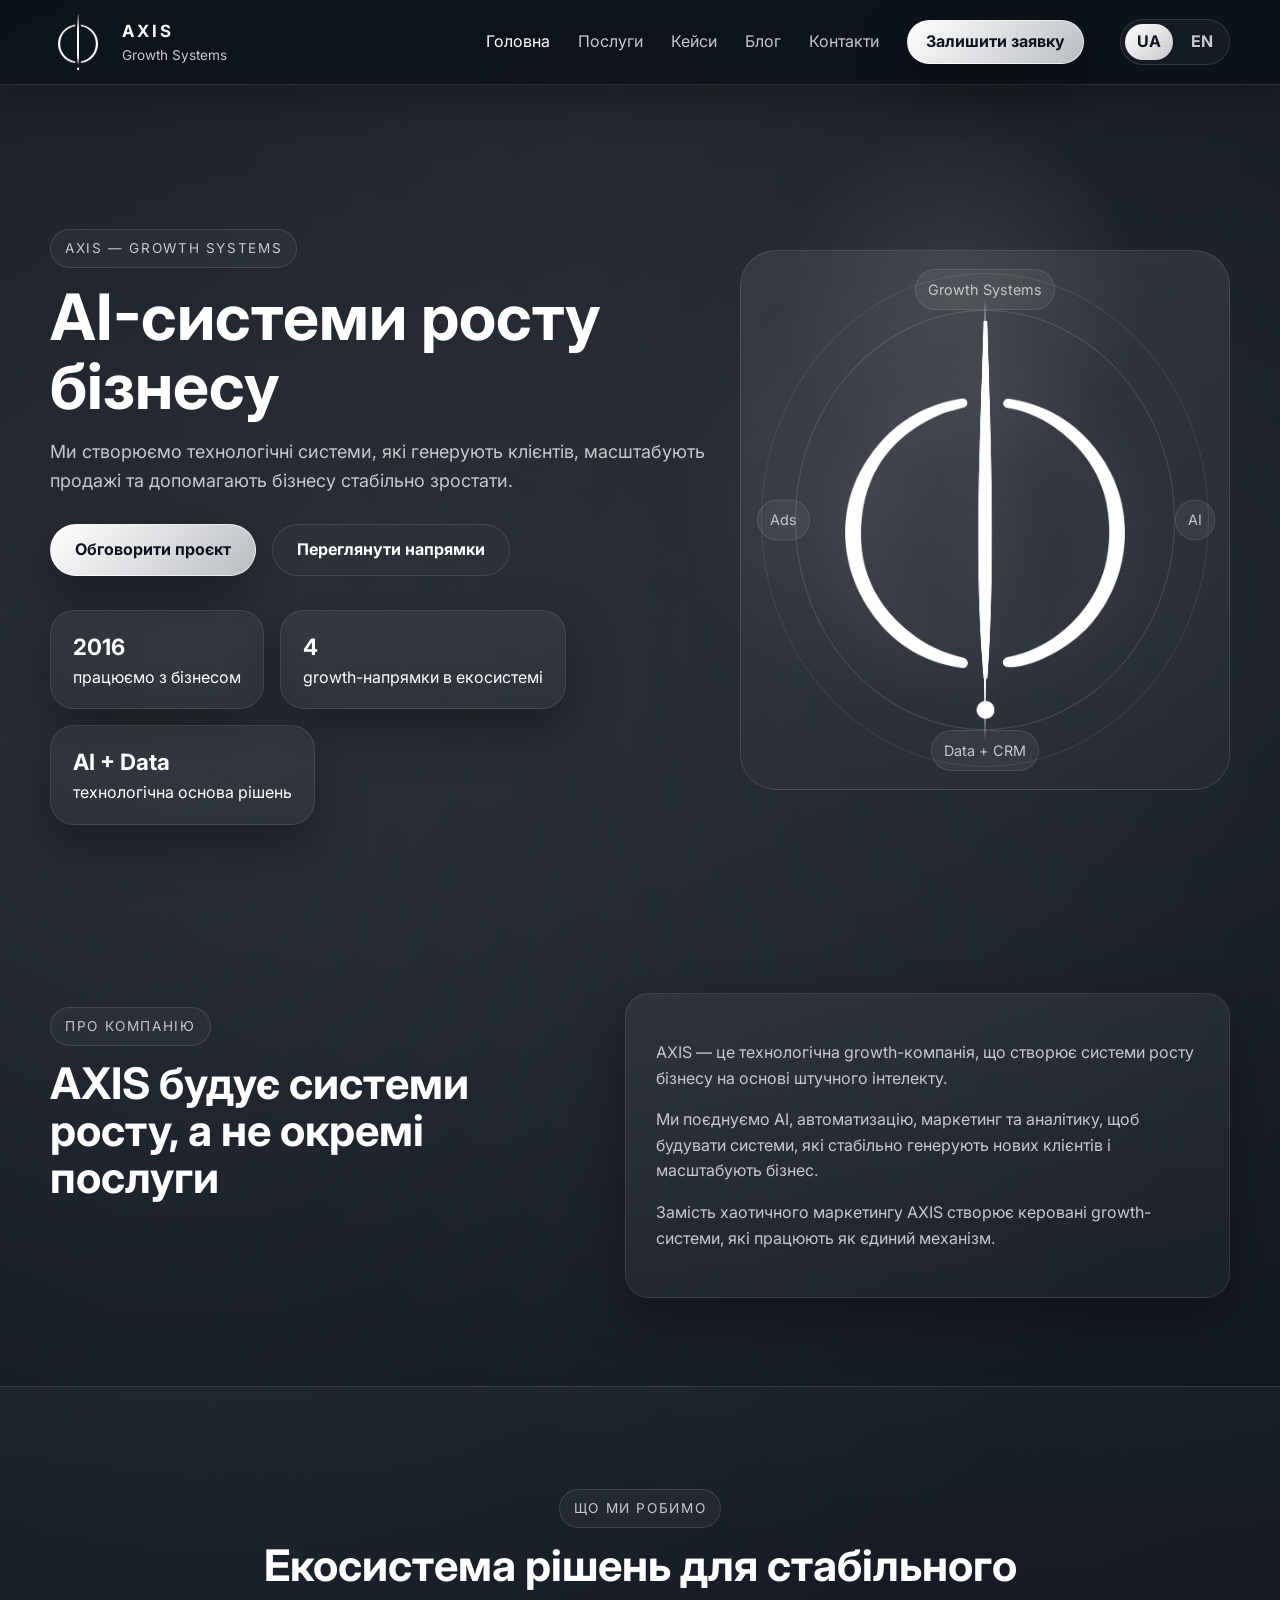
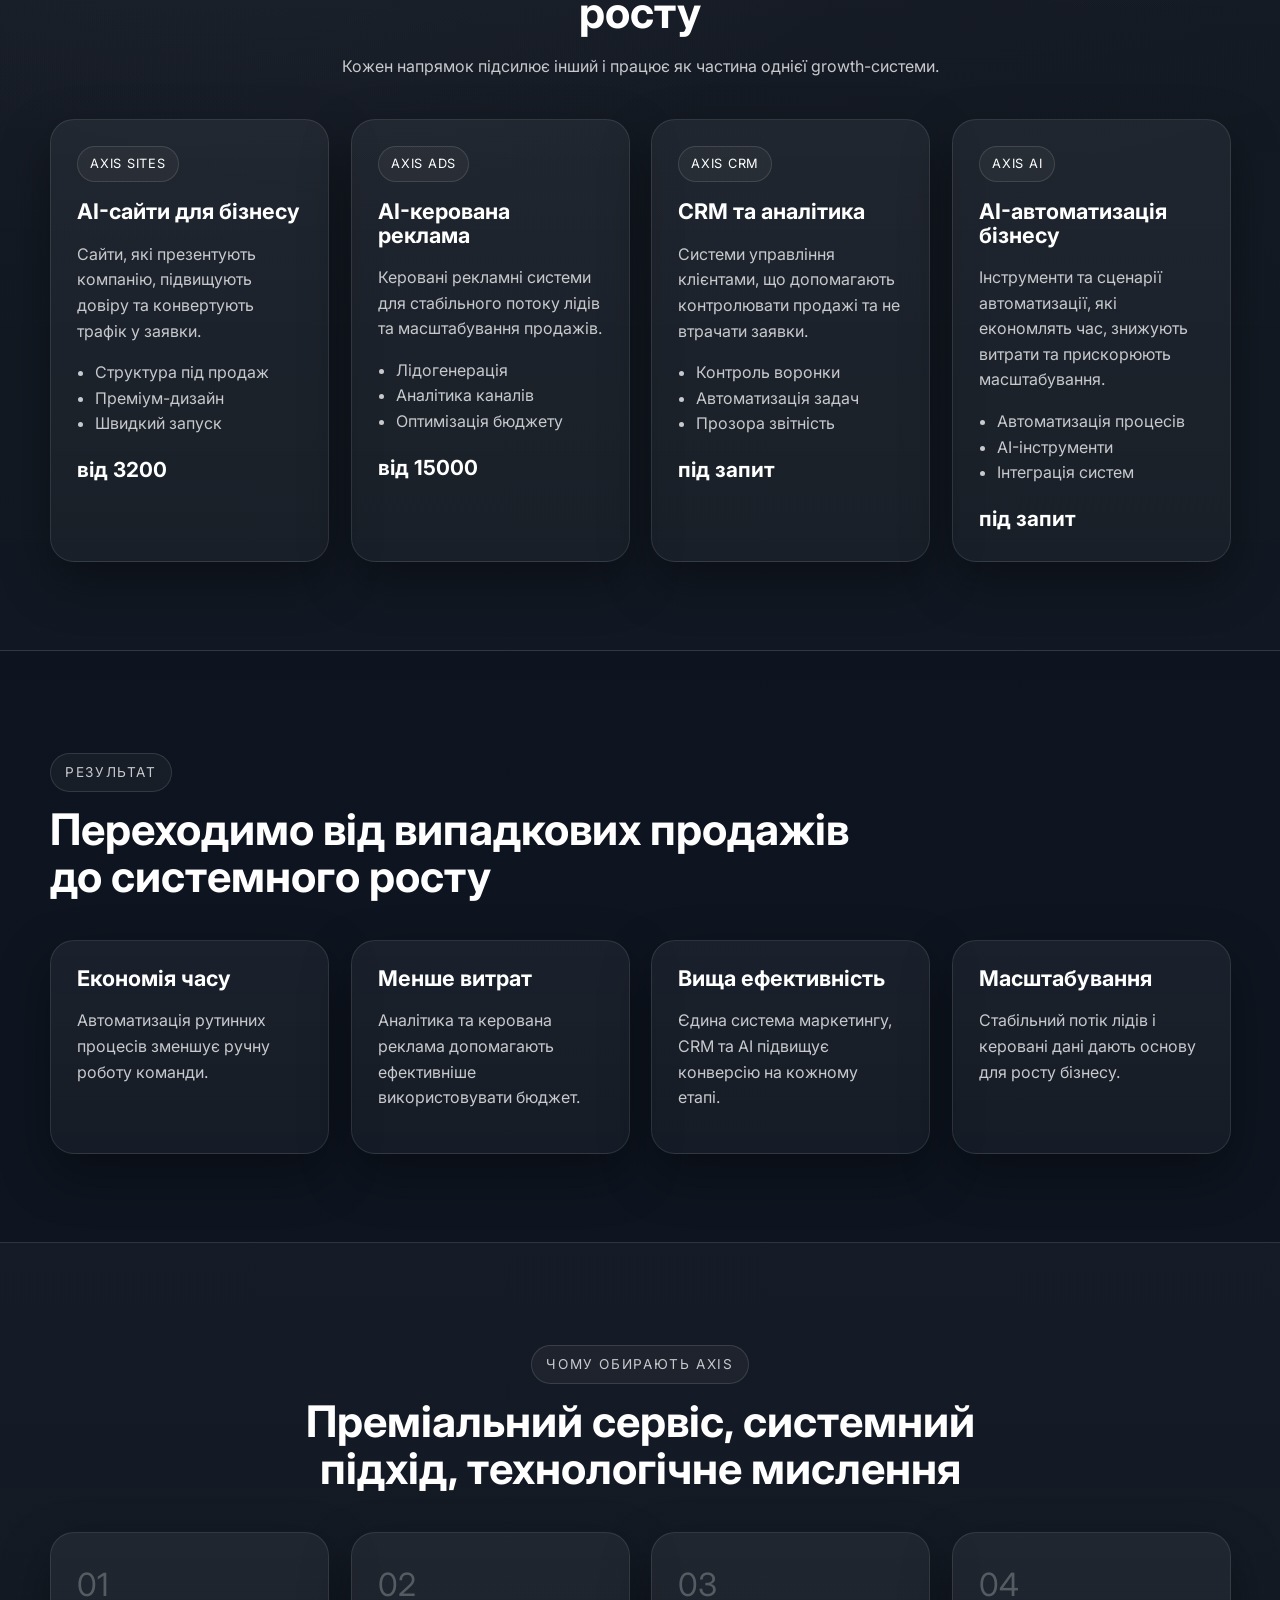
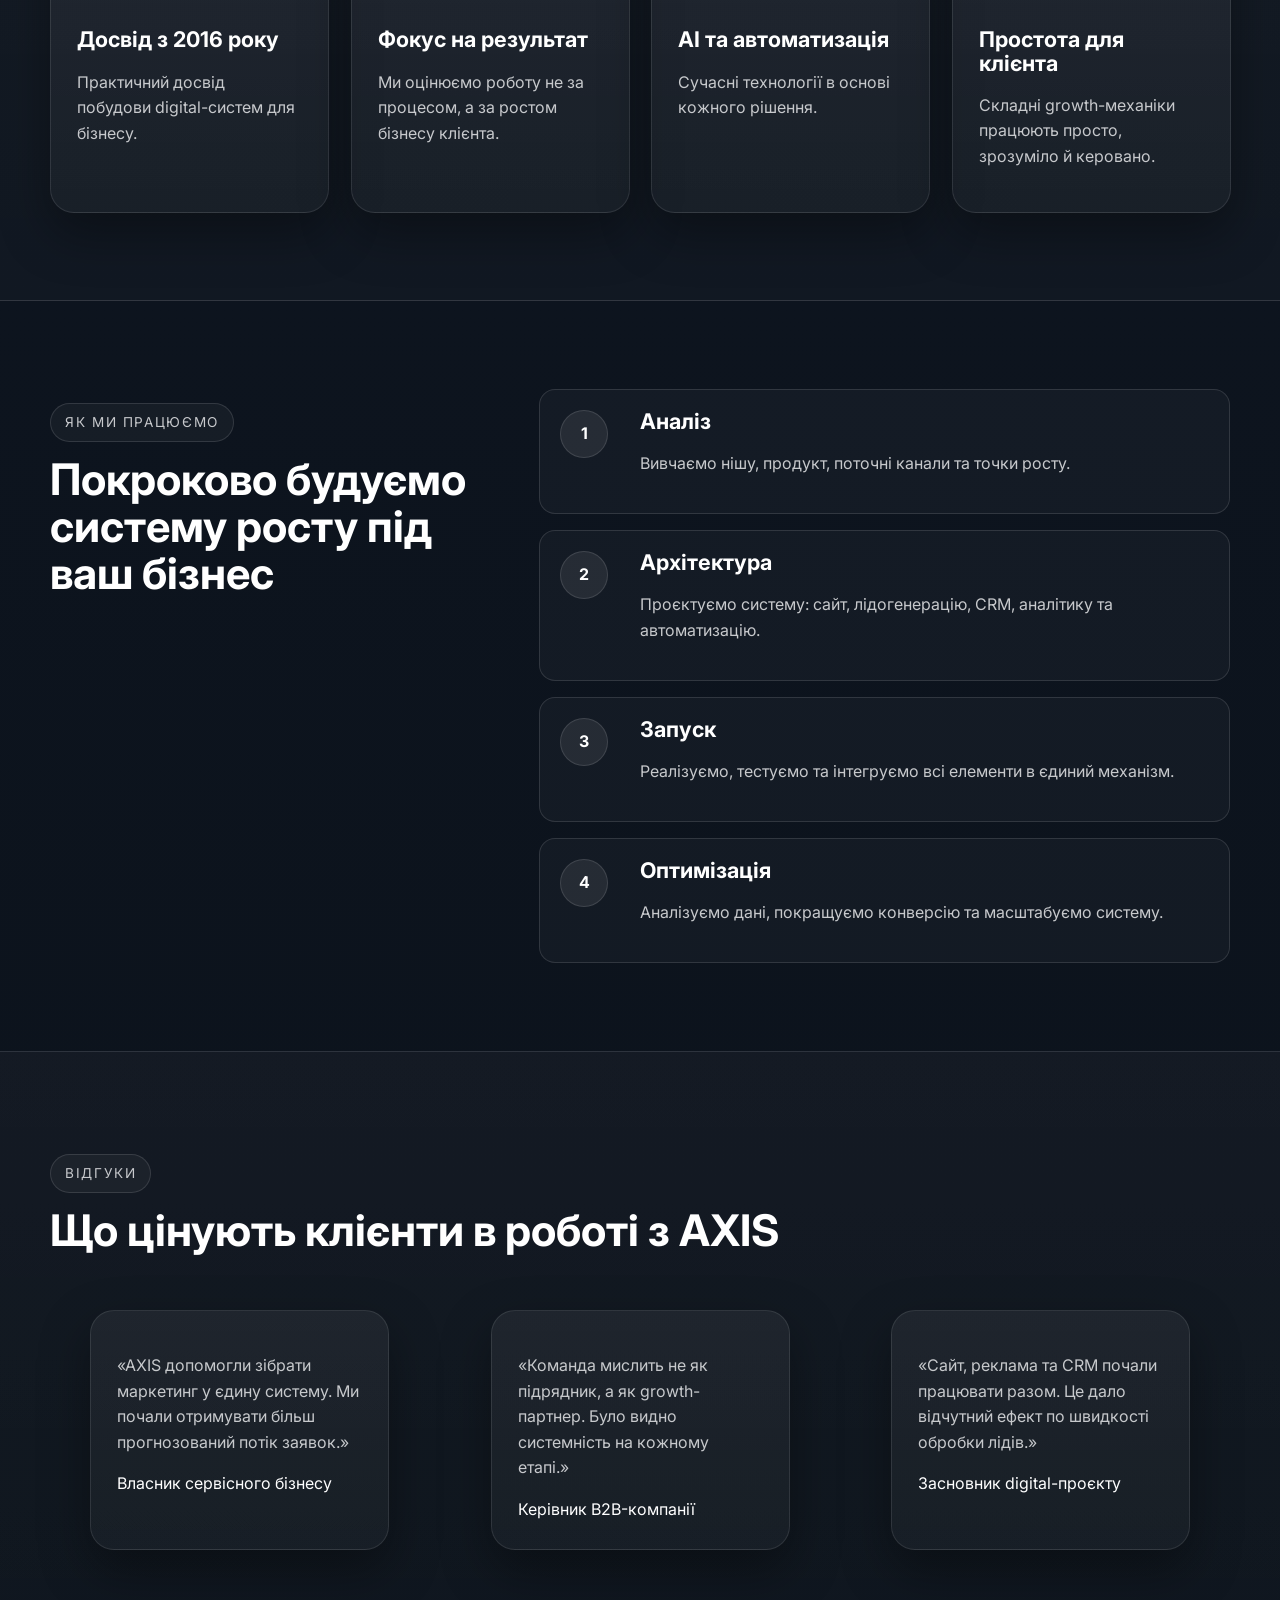
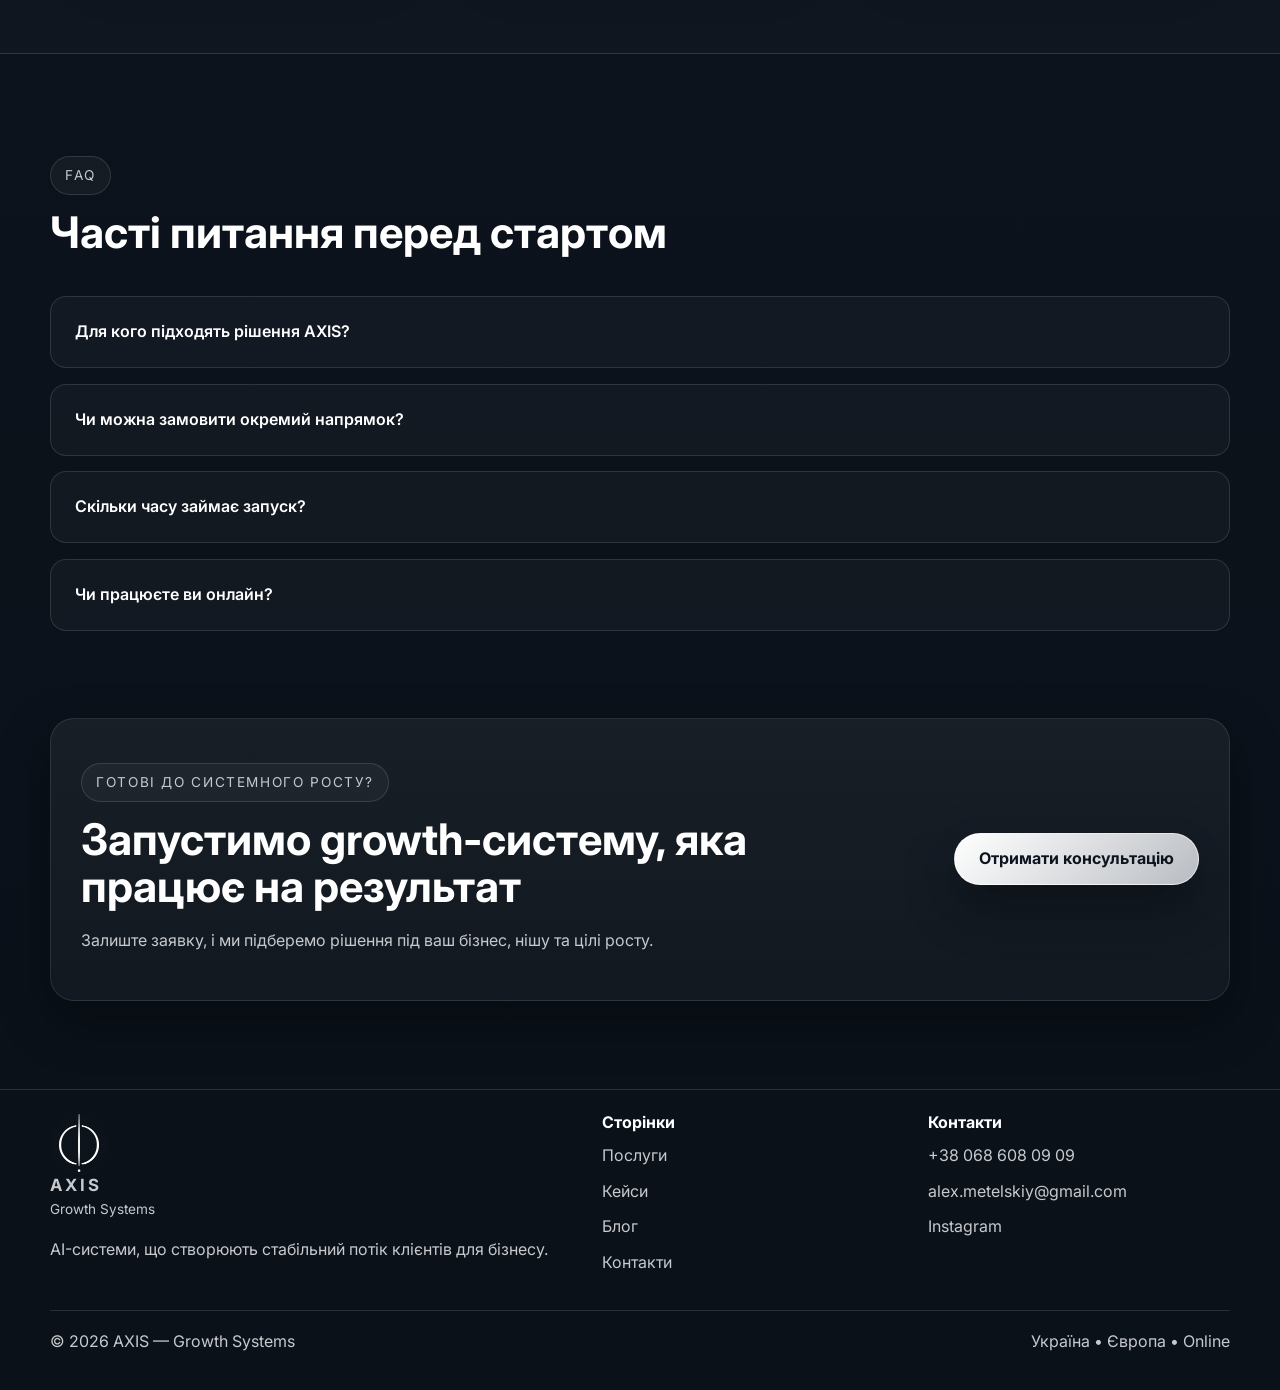
==== commit a1a9ba3a: "Add files via upload" ====
--- a/index.html
+++ b/index.html
@@ -5,24 +5,57 @@
   <meta name="viewport" content="width=device-width, initial-scale=1.0" />
   <title>AXIS — Growth Systems | AI-системи росту бізнесу</title>
   <meta name="description" content="AXIS будує AI-системи росту бізнесу: сайти, рекламу, CRM, автоматизацію та аналітику для стабільного потоку клієнтів." />
-  <meta name="keywords" content="AI сайти для бізнесу, growth systems, реклама для бізнесу, CRM системи, автоматизація бізнесу, лідогенерація, AXIS" />
+  <meta name="keywords" content="AI сайти для бізнесу, AI websites for business, growth systems, CRM systems, business automation, lead generation, AXIS" />
+  <meta name="robots" content="index, follow" />
   <meta name="theme-color" content="#0E1520" />
+  <link rel="canonical" href="https://freez3q.github.io/axis-growth-systems/index.html" />
+  <link rel="alternate" hreflang="uk" href="https://freez3q.github.io/axis-growth-systems/index.html" />
+  <link rel="alternate" hreflang="en" href="https://freez3q.github.io/axis-growth-systems/index.html?lang=en" />
+  <link rel="alternate" hreflang="x-default" href="https://freez3q.github.io/axis-growth-systems/index.html" />
+  <meta property="og:type" content="website" />
+  <meta property="og:site_name" content="AXIS — Growth Systems" />
+  <meta property="og:title" content="AXIS — Growth Systems | AI-системи росту бізнесу" />
+  <meta property="og:description" content="AXIS будує AI-системи росту бізнесу: сайти, рекламу, CRM, автоматизацію та аналітику для стабільного потоку клієнтів." />
+  <meta property="og:url" content="https://freez3q.github.io/axis-growth-systems/index.html" />
+  <meta property="og:image" content="https://freez3q.github.io/axis-growth-systems/assets/logo-axis-mark.png" />
+  <meta name="twitter:card" content="summary_large_image" />
+  <meta name="twitter:title" content="AXIS — Growth Systems | AI-системи росту бізнесу" />
+  <meta name="twitter:description" content="AXIS будує AI-системи росту бізнесу: сайти, рекламу, CRM, автоматизацію та аналітику для стабільного потоку клієнтів." />
+  <meta name="twitter:image" content="https://freez3q.github.io/axis-growth-systems/assets/logo-axis-mark.png" />
   <link rel="preconnect" href="https://fonts.googleapis.com">
   <link rel="preconnect" href="https://fonts.gstatic.com" crossorigin>
   <link href="https://fonts.googleapis.com/css2?family=Inter:wght@400;500;600;700;800&display=swap" rel="stylesheet">
   <link rel="icon" type="image/svg+xml" href="assets/favicon.png" />
   <link rel="stylesheet" href="styles.css" />
+  <script type="application/ld+json">
+{
+  "@context": "https://schema.org",
+  "@type": "Organization",
+  "name": "AXIS — Growth Systems",
+  "url": "https://freez3q.github.io/axis-growth-systems/index.html",
+  "logo": "https://freez3q.github.io/axis-growth-systems/assets/logo-axis-mark.png",
+  "email": "alex.metelskiy@gmail.com",
+  "telephone": "+380686080909",
+  "sameAs": [
+    "https://instagram.com/Metelskiy_pro"
+  ],
+  "areaServed": [
+    "Ukraine",
+    "Europe"
+  ]
+}
+  </script>
 </head>
-<body>
+<body data-page="home">
   <div class="site-shell"></div>
 
   <header class="header">
     <div class="container nav-wrap">
-      <a href="index.html" class="brand" aria-label="AXIS home">
+      <a href="index.html" class="brand" aria-label="AXIS home" data-aria-uk="AXIS home" data-aria-en="AXIS home">
         <img src="assets/logo-axis-mark.png" alt="AXIS logo" />
         <div>
           <strong>AXIS</strong>
-          <span>Growth Systems</span>
+          <span data-i18n="brand.sub">Growth Systems</span>
         </div>
       </a>
 
@@ -31,12 +64,17 @@
       </button>
 
       <nav class="nav">
-        <a href="index.html" class="active">Головна</a>
-        <a href="services.html">Послуги</a>
-        <a href="cases.html">Кейси</a>
-        <a href="blog.html">Блог</a>
-        <a href="contact.html">Контакти</a>
-        <a href="contact.html#lead-form" class="btn btn-sm">Залишити заявку</a>
+        <a href="index.html" class="active" data-i18n="nav.home">Головна</a>
+        <a href="services.html" data-i18n="nav.services">Послуги</a>
+        <a href="cases.html" data-i18n="nav.cases">Кейси</a>
+        <a href="blog.html" data-i18n="nav.blog">Блог</a>
+        <a href="contact.html" data-i18n="nav.contact">Контакти</a>
+        <a href="contact.html#lead-form" class="btn btn-sm" data-i18n="nav.cta">Залишити заявку</a>
+      
+        <div class="lang-switch" aria-label="Language switcher">
+          <button class="lang-btn active" type="button" data-lang="uk">UA</button>
+          <button class="lang-btn" type="button" data-lang="en">EN</button>
+        </div>
       </nav>
     </div>
   </header>
@@ -45,27 +83,25 @@
     <section class="hero">
       <div class="container hero-grid">
         <div class="hero-copy reveal">
-          <p class="eyebrow">AXIS — Growth Systems</p>
-          <h1>AI-системи росту бізнесу</h1>
-          <p class="hero-text">
-            Ми створюємо технологічні системи, які генерують клієнтів, масштабують продажі та допомагають бізнесу стабільно зростати.
-          </p>
+          <p class="eyebrow" data-i18n="home.hero.eyebrow">AXIS — Growth Systems</p>
+          <h1 data-i18n="home.hero.title">AI-системи росту бізнесу</h1>
+          <p class="hero-text" data-i18n="home.hero.text">Ми створюємо технологічні системи, які генерують клієнтів, масштабують продажі та допомагають бізнесу стабільно зростати.</p>
           <div class="hero-actions">
-            <a href="contact.html#lead-form" class="btn">Обговорити проєкт</a>
-            <a href="services.html" class="btn btn-secondary">Переглянути напрямки</a>
+            <a href="contact.html#lead-form" class="btn" data-i18n="home.hero.cta1">Обговорити проєкт</a>
+            <a href="services.html" class="btn btn-secondary" data-i18n="home.hero.cta2">Переглянути напрямки</a>
           </div>
           <div class="hero-metrics">
             <div>
               <strong>2016</strong>
-              <span>працюємо з бізнесом</span>
+              <span data-i18n="home.metrics.1">працюємо з бізнесом</span>
             </div>
             <div>
               <strong>4</strong>
-              <span>growth-напрямки в екосистемі</span>
+              <span data-i18n="home.metrics.2">growth-напрямки в екосистемі</span>
             </div>
             <div>
               <strong>AI + Data</strong>
-              <span>технологічна основа рішень</span>
+              <span data-i18n="home.metrics.3">технологічна основа рішень</span>
             </div>
           </div>
         </div>
@@ -76,14 +112,10 @@
             <span class="logo-ring logo-ring-2"></span>
             <span class="logo-beam"></span>
             <img src="assets/logo-axis-mark.png" alt="Логотип AXIS" class="hero-logo" />
-            <div class="orbit-label orbit-top">Growth Systems</div>
-            <div class="orbit-label orbit-right">AI</div>
-            <div class="orbit-label orbit-bottom">Data + CRM</div>
-            <div class="orbit-label orbit-left">Ads</div>
-          </div>
-          <div class="stack-card signature-card">
-            <p>Дизайн побудований на геометрії логотипа AXIS</p>
-            <strong>Вісь росту, орбіта системи, точка запуску змін</strong>
+            <div class="orbit-label orbit-top" data-i18n="home.orbit.top">Growth Systems</div>
+            <div class="orbit-label orbit-right" data-i18n="home.orbit.right">AI</div>
+            <div class="orbit-label orbit-bottom" data-i18n="home.orbit.bottom">Data + CRM</div>
+            <div class="orbit-label orbit-left" data-i18n="home.orbit.left">Ads</div>
           </div>
         </div>
       </div>
@@ -92,19 +124,13 @@
     <section class="section">
       <div class="container about-grid">
         <div class="section-heading reveal">
-          <p class="eyebrow">Про компанію</p>
-          <h2>AXIS будує системи росту, а не окремі послуги</h2>
+          <p class="eyebrow" data-i18n="home.about.eyebrow">Про компанію</p>
+          <h2 data-i18n="home.about.title">AXIS будує системи росту, а не окремі послуги</h2>
         </div>
         <div class="content-card reveal delay-1">
-          <p>
-            AXIS — це технологічна growth-компанія, що створює системи росту бізнесу на основі штучного інтелекту.
-          </p>
-          <p>
-            Ми поєднуємо AI, автоматизацію, маркетинг та аналітику, щоб будувати системи, які стабільно генерують нових клієнтів і масштабують бізнес.
-          </p>
-          <p>
-            Замість хаотичного маркетингу AXIS створює керовані growth-системи, які працюють як єдиний механізм.
-          </p>
+          <p data-i18n="home.about.p1">AXIS — це технологічна growth-компанія, що створює системи росту бізнесу на основі штучного інтелекту.</p>
+          <p data-i18n="home.about.p2">Ми поєднуємо AI, автоматизацію, маркетинг та аналітику, щоб будувати системи, які стабільно генерують нових клієнтів і масштабують бізнес.</p>
+          <p data-i18n="home.about.p3">Замість хаотичного маркетингу AXIS створює керовані growth-системи, які працюють як єдиний механізм.</p>
         </div>
       </div>
     </section>
@@ -112,58 +138,58 @@
     <section class="section section-dark">
       <div class="container">
         <div class="section-heading center reveal">
-          <p class="eyebrow">Що ми робимо</p>
-          <h2>Екосистема рішень для стабільного росту</h2>
-          <p>Кожен напрямок підсилює інший і працює як частина однієї growth-системи.</p>
+          <p class="eyebrow" data-i18n="home.do.eyebrow">Що ми робимо</p>
+          <h2 data-i18n="home.do.title">Екосистема рішень для стабільного росту</h2>
+          <p data-i18n="home.do.text">Кожен напрямок підсилює інший і працює як частина однієї growth-системи.</p>
         </div>
 
         <div class="services-grid">
           <article class="service-card reveal">
-            <span class="service-tag">AXIS Sites</span>
-            <h3>AI-сайти для бізнесу</h3>
-            <p>Сайти, які презентують компанію, підвищують довіру та конвертують трафік у заявки.</p>
+            <span class="service-tag" data-i18n="home.s1.tag">AXIS Sites</span>
+            <h3 data-i18n="home.s1.title">AI-сайти для бізнесу</h3>
+            <p data-i18n="home.s1.text">Сайти, які презентують компанію, підвищують довіру та конвертують трафік у заявки.</p>
             <ul>
-              <li>Структура під продаж</li>
-              <li>Преміум-дизайн</li>
-              <li>Швидкий запуск</li>
+              <li data-i18n="home.s1.l1">Структура під продаж</li>
+              <li data-i18n="home.s1.l2">Преміум-дизайн</li>
+              <li data-i18n="home.s1.l3">Швидкий запуск</li>
             </ul>
-            <strong>від 3200</strong>
+            <strong data-i18n="home.s1.price">від 3200</strong>
           </article>
 
           <article class="service-card reveal delay-1">
-            <span class="service-tag">AXIS Ads</span>
-            <h3>AI-керована реклама</h3>
-            <p>Керовані рекламні системи для стабільного потоку лідів та масштабування продажів.</p>
+            <span class="service-tag" data-i18n="home.s2.tag">AXIS Ads</span>
+            <h3 data-i18n="home.s2.title">AI-керована реклама</h3>
+            <p data-i18n="home.s2.text">Керовані рекламні системи для стабільного потоку лідів та масштабування продажів.</p>
             <ul>
-              <li>Лідогенерація</li>
-              <li>Аналітика каналів</li>
-              <li>Оптимізація бюджету</li>
+              <li data-i18n="home.s2.l1">Лідогенерація</li>
+              <li data-i18n="home.s2.l2">Аналітика каналів</li>
+              <li data-i18n="home.s2.l3">Оптимізація бюджету</li>
             </ul>
-            <strong>від 15000</strong>
+            <strong data-i18n="home.s2.price">від 15000</strong>
           </article>
 
           <article class="service-card reveal delay-2">
-            <span class="service-tag">AXIS CRM</span>
-            <h3>CRM та аналітика</h3>
-            <p>Системи управління клієнтами, що допомагають контролювати продажі та не втрачати заявки.</p>
+            <span class="service-tag" data-i18n="home.s3.tag">AXIS CRM</span>
+            <h3 data-i18n="home.s3.title">CRM та аналітика</h3>
+            <p data-i18n="home.s3.text">Системи управління клієнтами, що допомагають контролювати продажі та не втрачати заявки.</p>
             <ul>
-              <li>Контроль воронки</li>
-              <li>Автоматизація задач</li>
-              <li>Прозора звітність</li>
+              <li data-i18n="home.s3.l1">Контроль воронки</li>
+              <li data-i18n="home.s3.l2">Автоматизація задач</li>
+              <li data-i18n="home.s3.l3">Прозора звітність</li>
             </ul>
-            <strong>під запит</strong>
+            <strong data-i18n="home.s3.price">під запит</strong>
           </article>
 
           <article class="service-card reveal delay-3">
-            <span class="service-tag">AXIS AI</span>
-            <h3>AI-автоматизація бізнесу</h3>
-            <p>Інструменти та сценарії автоматизації, які економлять час, знижують витрати та прискорюють масштабування.</p>
+            <span class="service-tag" data-i18n="home.s4.tag">AXIS AI</span>
+            <h3 data-i18n="home.s4.title">AI-автоматизація бізнесу</h3>
+            <p data-i18n="home.s4.text">Інструменти та сценарії автоматизації, які економлять час, знижують витрати та прискорюють масштабування.</p>
             <ul>
-              <li>Автоматизація процесів</li>
-              <li>AI-інструменти</li>
-              <li>Інтеграція систем</li>
+              <li data-i18n="home.s4.l1">Автоматизація процесів</li>
+              <li data-i18n="home.s4.l2">AI-інструменти</li>
+              <li data-i18n="home.s4.l3">Інтеграція систем</li>
             </ul>
-            <strong>під запит</strong>
+            <strong data-i18n="home.s4.price">під запит</strong>
           </article>
         </div>
       </div>
@@ -172,25 +198,25 @@
     <section class="section">
       <div class="container">
         <div class="section-heading reveal">
-          <p class="eyebrow">Результат</p>
-          <h2>Переходимо від випадкових продажів до системного росту</h2>
+          <p class="eyebrow" data-i18n="home.result.eyebrow">Результат</p>
+          <h2 data-i18n="home.result.title">Переходимо від випадкових продажів до системного росту</h2>
         </div>
         <div class="benefits-grid">
           <div class="benefit-card reveal">
-            <h3>Економія часу</h3>
-            <p>Автоматизація рутинних процесів зменшує ручну роботу команди.</p>
+            <h3 data-i18n="home.b1.title">Економія часу</h3>
+            <p data-i18n="home.b1.text">Автоматизація рутинних процесів зменшує ручну роботу команди.</p>
           </div>
           <div class="benefit-card reveal delay-1">
-            <h3>Менше витрат</h3>
-            <p>Аналітика та керована реклама допомагають ефективніше використовувати бюджет.</p>
+            <h3 data-i18n="home.b2.title">Менше витрат</h3>
+            <p data-i18n="home.b2.text">Аналітика та керована реклама допомагають ефективніше використовувати бюджет.</p>
           </div>
           <div class="benefit-card reveal delay-2">
-            <h3>Вища ефективність</h3>
-            <p>Єдина система маркетингу, CRM та AI підвищує конверсію на кожному етапі.</p>
+            <h3 data-i18n="home.b3.title">Вища ефективність</h3>
+            <p data-i18n="home.b3.text">Єдина система маркетингу, CRM та AI підвищує конверсію на кожному етапі.</p>
           </div>
           <div class="benefit-card reveal delay-3">
-            <h3>Масштабування</h3>
-            <p>Стабільний потік лідів і керовані дані дають основу для росту бізнесу.</p>
+            <h3 data-i18n="home.b4.title">Масштабування</h3>
+            <p data-i18n="home.b4.text">Стабільний потік лідів і керовані дані дають основу для росту бізнесу.</p>
           </div>
         </div>
       </div>
@@ -199,29 +225,29 @@
     <section class="section section-dark">
       <div class="container">
         <div class="section-heading center reveal">
-          <p class="eyebrow">Чому обирають AXIS</p>
-          <h2>Преміальний сервіс, системний підхід, технологічне мислення</h2>
+          <p class="eyebrow" data-i18n="home.why.eyebrow">Чому обирають AXIS</p>
+          <h2 data-i18n="home.why.title">Преміальний сервіс, системний підхід, технологічне мислення</h2>
         </div>
         <div class="why-grid">
           <div class="why-card reveal">
             <span>01</span>
-            <h3>Досвід з 2016 року</h3>
-            <p>Практичний досвід побудови digital-систем для бізнесу.</p>
+            <h3 data-i18n="home.w1.title">Досвід з 2016 року</h3>
+            <p data-i18n="home.w1.text">Практичний досвід побудови digital-систем для бізнесу.</p>
           </div>
           <div class="why-card reveal delay-1">
             <span>02</span>
-            <h3>Фокус на результат</h3>
-            <p>Ми оцінюємо роботу не за процесом, а за ростом бізнесу клієнта.</p>
+            <h3 data-i18n="home.w2.title">Фокус на результат</h3>
+            <p data-i18n="home.w2.text">Ми оцінюємо роботу не за процесом, а за ростом бізнесу клієнта.</p>
           </div>
           <div class="why-card reveal delay-2">
             <span>03</span>
-            <h3>AI та автоматизація</h3>
-            <p>Сучасні технології в основі кожного рішення.</p>
+            <h3 data-i18n="home.w3.title">AI та автоматизація</h3>
+            <p data-i18n="home.w3.text">Сучасні технології в основі кожного рішення.</p>
           </div>
           <div class="why-card reveal delay-3">
             <span>04</span>
-            <h3>Простота для клієнта</h3>
-            <p>Складні growth-механіки працюють просто, зрозуміло й керовано.</p>
+            <h3 data-i18n="home.w4.title">Простота для клієнта</h3>
+            <p data-i18n="home.w4.text">Складні growth-механіки працюють просто, зрозуміло й керовано.</p>
           </div>
         </div>
       </div>
@@ -230,36 +256,36 @@
     <section class="section">
       <div class="container process-grid">
         <div class="section-heading reveal">
-          <p class="eyebrow">Як ми працюємо</p>
-          <h2>Покроково будуємо систему росту під ваш бізнес</h2>
+          <p class="eyebrow" data-i18n="home.process.eyebrow">Як ми працюємо</p>
+          <h2 data-i18n="home.process.title">Покроково будуємо систему росту під ваш бізнес</h2>
         </div>
         <div class="timeline">
           <div class="timeline-item reveal">
             <span>1</span>
             <div>
-              <h3>Аналіз</h3>
-              <p>Вивчаємо нішу, продукт, поточні канали та точки росту.</p>
+              <h3 data-i18n="home.p1.title">Аналіз</h3>
+              <p data-i18n="home.p1.text">Вивчаємо нішу, продукт, поточні канали та точки росту.</p>
             </div>
           </div>
           <div class="timeline-item reveal delay-1">
             <span>2</span>
             <div>
-              <h3>Архітектура</h3>
-              <p>Проєктуємо систему: сайт, лідогенерацію, CRM, аналітику та автоматизацію.</p>
+              <h3 data-i18n="home.p2.title">Архітектура</h3>
+              <p data-i18n="home.p2.text">Проєктуємо систему: сайт, лідогенерацію, CRM, аналітику та автоматизацію.</p>
             </div>
           </div>
           <div class="timeline-item reveal delay-2">
             <span>3</span>
             <div>
-              <h3>Запуск</h3>
-              <p>Реалізуємо, тестуємо та інтегруємо всі елементи в єдиний механізм.</p>
+              <h3 data-i18n="home.p3.title">Запуск</h3>
+              <p data-i18n="home.p3.text">Реалізуємо, тестуємо та інтегруємо всі елементи в єдиний механізм.</p>
             </div>
           </div>
           <div class="timeline-item reveal delay-3">
             <span>4</span>
             <div>
-              <h3>Оптимізація</h3>
-              <p>Аналізуємо дані, покращуємо конверсію та масштабуємо систему.</p>
+              <h3 data-i18n="home.p4.title">Оптимізація</h3>
+              <p data-i18n="home.p4.text">Аналізуємо дані, покращуємо конверсію та масштабуємо систему.</p>
             </div>
           </div>
         </div>
@@ -269,21 +295,21 @@
     <section class="section section-dark">
       <div class="container">
         <div class="section-heading reveal">
-          <p class="eyebrow">Відгуки</p>
-          <h2>Що цінують клієнти в роботі з AXIS</h2>
+          <p class="eyebrow" data-i18n="home.testimonials.eyebrow">Відгуки</p>
+          <h2 data-i18n="home.testimonials.title">Що цінують клієнти в роботі з AXIS</h2>
         </div>
         <div class="testimonials-grid">
           <blockquote class="testimonial reveal">
-            <p>«AXIS допомогли зібрати маркетинг у єдину систему. Ми почали отримувати більш прогнозований потік заявок.»</p>
-            <footer>Власник сервісного бізнесу</footer>
+            <p data-i18n="home.t1.text">«AXIS допомогли зібрати маркетинг у єдину систему. Ми почали отримувати більш прогнозований потік заявок.»</p>
+            <footer data-i18n="home.t1.author">Власник сервісного бізнесу</footer>
           </blockquote>
           <blockquote class="testimonial reveal delay-1">
-            <p>«Команда мислить не як підрядник, а як growth-партнер. Було видно системність на кожному етапі.»</p>
-            <footer>Керівник B2B-компанії</footer>
+            <p data-i18n="home.t2.text">«Команда мислить не як підрядник, а як growth-партнер. Було видно системність на кожному етапі.»</p>
+            <footer data-i18n="home.t2.author">Керівник B2B-компанії</footer>
           </blockquote>
           <blockquote class="testimonial reveal delay-2">
-            <p>«Сайт, реклама та CRM почали працювати разом. Це дало відчутний ефект по швидкості обробки лідів.»</p>
-            <footer>Засновник digital-проєкту</footer>
+            <p data-i18n="home.t3.text">«Сайт, реклама та CRM почали працювати разом. Це дало відчутний ефект по швидкості обробки лідів.»</p>
+            <footer data-i18n="home.t3.author">Засновник digital-проєкту</footer>
           </blockquote>
         </div>
       </div>
@@ -292,25 +318,25 @@
     <section class="section">
       <div class="container faq-wrap">
         <div class="section-heading reveal">
-          <p class="eyebrow">FAQ</p>
-          <h2>Часті питання перед стартом</h2>
+          <p class="eyebrow" data-i18n="home.faq.eyebrow">FAQ</p>
+          <h2 data-i18n="home.faq.title">Часті питання перед стартом</h2>
         </div>
         <div class="faq-list">
           <article class="faq-item reveal">
-            <button class="faq-question">Для кого підходять рішення AXIS?</button>
-            <div class="faq-answer"><p>Для бізнесів, які хочуть перейти від хаотичного маркетингу до системної моделі залучення клієнтів і масштабування продажів.</p></div>
+            <button class="faq-question" data-i18n="home.faq.q1">Для кого підходять рішення AXIS?</button>
+            <div class="faq-answer"><p data-i18n="home.faq.a1">Для бізнесів, які хочуть перейти від хаотичного маркетингу до системної моделі залучення клієнтів і масштабування продажів.</p></div>
           </article>
           <article class="faq-item reveal delay-1">
-            <button class="faq-question">Чи можна замовити окремий напрямок?</button>
-            <div class="faq-answer"><p>Так, але максимальний результат досягається тоді, коли сайт, реклама, CRM та автоматизація працюють як єдина growth-система.</p></div>
+            <button class="faq-question" data-i18n="home.faq.q2">Чи можна замовити окремий напрямок?</button>
+            <div class="faq-answer"><p data-i18n="home.faq.a2">Так, але максимальний результат досягається тоді, коли сайт, реклама, CRM та автоматизація працюють як єдина growth-система.</p></div>
           </article>
           <article class="faq-item reveal delay-2">
-            <button class="faq-question">Скільки часу займає запуск?</button>
-            <div class="faq-answer"><p>Терміни залежать від складу системи. Базові рішення можна запустити швидко, а комплексні growth-системи реалізуються поетапно.</p></div>
+            <button class="faq-question" data-i18n="home.faq.q3">Скільки часу займає запуск?</button>
+            <div class="faq-answer"><p data-i18n="home.faq.a3">Терміни залежать від складу системи. Базові рішення можна запустити швидко, а комплексні growth-системи реалізуються поетапно.</p></div>
           </article>
           <article class="faq-item reveal delay-3">
-            <button class="faq-question">Чи працюєте ви онлайн?</button>
-            <div class="faq-answer"><p>Так, AXIS працює онлайн з клієнтами в Україні та Європі.</p></div>
+            <button class="faq-question" data-i18n="home.faq.q4">Чи працюєте ви онлайн?</button>
+            <div class="faq-answer"><p data-i18n="home.faq.a4">Так, AXIS працює онлайн з клієнтами в Україні та Європі.</p></div>
           </article>
         </div>
       </div>
@@ -319,11 +345,11 @@
     <section class="section cta-section">
       <div class="container cta-card reveal">
         <div>
-          <p class="eyebrow">Готові до системного росту?</p>
-          <h2>Запустимо growth-систему, яка працює на результат</h2>
-          <p>Залиште заявку, і ми підберемо рішення під ваш бізнес, нішу та цілі росту.</p>
-        </div>
-        <a href="contact.html#lead-form" class="btn">Отримати консультацію</a>
+          <p class="eyebrow" data-i18n="home.cta.eyebrow">Готові до системного росту?</p>
+          <h2 data-i18n="home.cta.title">Запустимо growth-систему, яка працює на результат</h2>
+          <p data-i18n="home.cta.text">Залиште заявку, і ми підберемо рішення під ваш бізнес, нішу та цілі росту.</p>
+        </div>
+        <a href="contact.html#lead-form" class="btn" data-i18n="home.cta.button">Отримати консультацію</a>
       </div>
     </section>
   </main>
@@ -335,20 +361,20 @@
           <img src="assets/logo-axis-mark.png" alt="AXIS logo" />
           <div>
             <strong>AXIS</strong>
-            <span>Growth Systems</span>
+            <span data-i18n="home.orbit.top">Growth Systems</span>
           </div>
         </a>
-        <p>AI-системи, що створюють стабільний потік клієнтів для бізнесу.</p>
+        <p data-i18n="footer.tagline">AI-системи, що створюють стабільний потік клієнтів для бізнесу.</p>
       </div>
       <div>
-        <h4>Сторінки</h4>
-        <a href="services.html">Послуги</a>
-        <a href="cases.html">Кейси</a>
-        <a href="blog.html">Блог</a>
-        <a href="contact.html">Контакти</a>
+        <h4 data-i18n="footer.pages">Сторінки</h4>
+        <a href="services.html" data-i18n="nav.services">Послуги</a>
+        <a href="cases.html" data-i18n="nav.cases">Кейси</a>
+        <a href="blog.html" data-i18n="nav.blog">Блог</a>
+        <a href="contact.html" data-i18n="nav.contact">Контакти</a>
       </div>
       <div>
-        <h4>Контакти</h4>
+        <h4 data-i18n="nav.contact">Контакти</h4>
         <a href="tel:+380686080909">+38 068 608 09 09</a>
         <a href="mailto:alex.metelskiy@gmail.com">alex.metelskiy@gmail.com</a>
         <a href="https://instagram.com/Metelskiy_pro" target="_blank" rel="noreferrer">Instagram</a>
@@ -356,7 +382,7 @@
     </div>
     <div class="container footer-bottom">
       <span>© <span id="year"></span> AXIS — Growth Systems</span>
-      <span>Україна • Європа • Online</span>
+      <span data-i18n="footer.regions">Україна • Європа • Online</span>
     </div>
   </footer>
 
--- a/styles.css
+++ b/styles.css
@@ -51,6 +51,8 @@
 .nav { display: flex; align-items: center; gap: 28px; }
 .nav a { color: var(--muted); transition: 0.25s ease; }
 .nav a:hover, .nav a.active { color: var(--text); }
+.nav a.btn, .nav a.btn:hover, .nav a.btn.active { color: #0d1420; }
+.nav .btn-secondary, .nav .btn-secondary:hover { color: var(--text); }
 .menu-toggle { display: none; background: none; border: 0; padding: 0; cursor: pointer; }
 .menu-toggle span { display: block; width: 28px; height: 2px; background: var(--text); margin: 6px 0; }
 
@@ -139,10 +141,10 @@
   color: var(--muted);
   font-size: 0.9rem;
 }
-.orbit-top { top: 60px; }
-.orbit-right { right: 32px; }
-.orbit-bottom { bottom: 52px; }
-.orbit-left { left: 24px; }
+.orbit-top { top: 34px; }
+.orbit-right { right: 18px; }
+.orbit-bottom { bottom: 28px; }
+.orbit-left { left: 18px; }
 .stack-card { padding: 24px; }
 .stack-card strong { display: block; font-size: 1.35rem; }
 .content-card, .contact-card, .lead-form, .cta-card { padding: 30px; }
@@ -269,7 +271,7 @@
 .form-note, .form-status { margin: 0; font-size: 0.95rem; }
 .form-status { color: #ffffff; }
 
-.reveal { opacity: 0; transform: translateY(24px); transition: opacity 0.8s ease, transform 0.8s ease; }
+.reveal { opacity: 0; transform: translateY(24px); transition: opacity 0.8s ease, transform 0.8s ease; will-change: opacity, transform; }
 .reveal.visible { opacity: 1; transform: translateY(0); }
 .delay-1 { transition-delay: 0.08s; }
 .delay-2 { transition-delay: 0.16s; }
@@ -344,7 +346,7 @@
 }
 
 .btn {
-  background: linear-gradient(135deg, #f4f4f5, #c7c9cc 55%, #9ea3aa);
+  background: linear-gradient(135deg, #ffffff, #d7d9dc 58%, #b8bcc2);
 }
 
 .btn-secondary {
@@ -492,3 +494,14 @@
   .logo-ring-2 { width: 100%; height: 100%; }
   .page-hero::after { width: 180px; right: -2.5rem; }
 }
+
+
+/* Language switcher */
+.lang-switch{display:inline-flex;align-items:center;gap:6px;margin-left:8px;padding:4px;border:1px solid rgba(255,255,255,0.12);border-radius:999px;background:rgba(255,255,255,0.04)}
+.lang-btn{min-width:44px;height:36px;padding:0 12px;border-radius:999px;border:0;background:transparent;color:var(--muted);font:inherit;font-weight:700;cursor:pointer}.lang-btn.active{background:linear-gradient(135deg,#fff,#c7c9cc);color:#0E1520}.logo-stage .orbit-top{top:68px;left:50%;transform:translateX(-124%)}.logo-stage .orbit-bottom{bottom:58px;left:50%;transform:translateX(-2%)}.logo-stage .orbit-left{left:16px;top:50%;transform:translateY(-50%)}.logo-stage .orbit-right{right:14px;top:50%;transform:translateY(-50%)}@media (max-width:820px){.nav{gap:10px}.lang-switch{margin-left:0}}@media (max-width:640px){.logo-stage .orbit-top{top:34px;left:50%;transform:translateX(-116%)}.logo-stage .orbit-bottom{bottom:38px;left:50%;transform:translateX(-6%)}}
+
+
+/* Final orbit label alignment fix */
+.logo-stage .orbit-top{left:50% !important; right:auto !important; top:18px !important; transform:translateX(-50%) !important; text-align:center;}
+.logo-stage .orbit-bottom{left:50% !important; right:auto !important; bottom:18px !important; transform:translateX(-50%) !important; text-align:center;}
+@media (max-width:640px){.logo-stage .orbit-top{top:16px !important;}.logo-stage .orbit-bottom{bottom:16px !important;}}
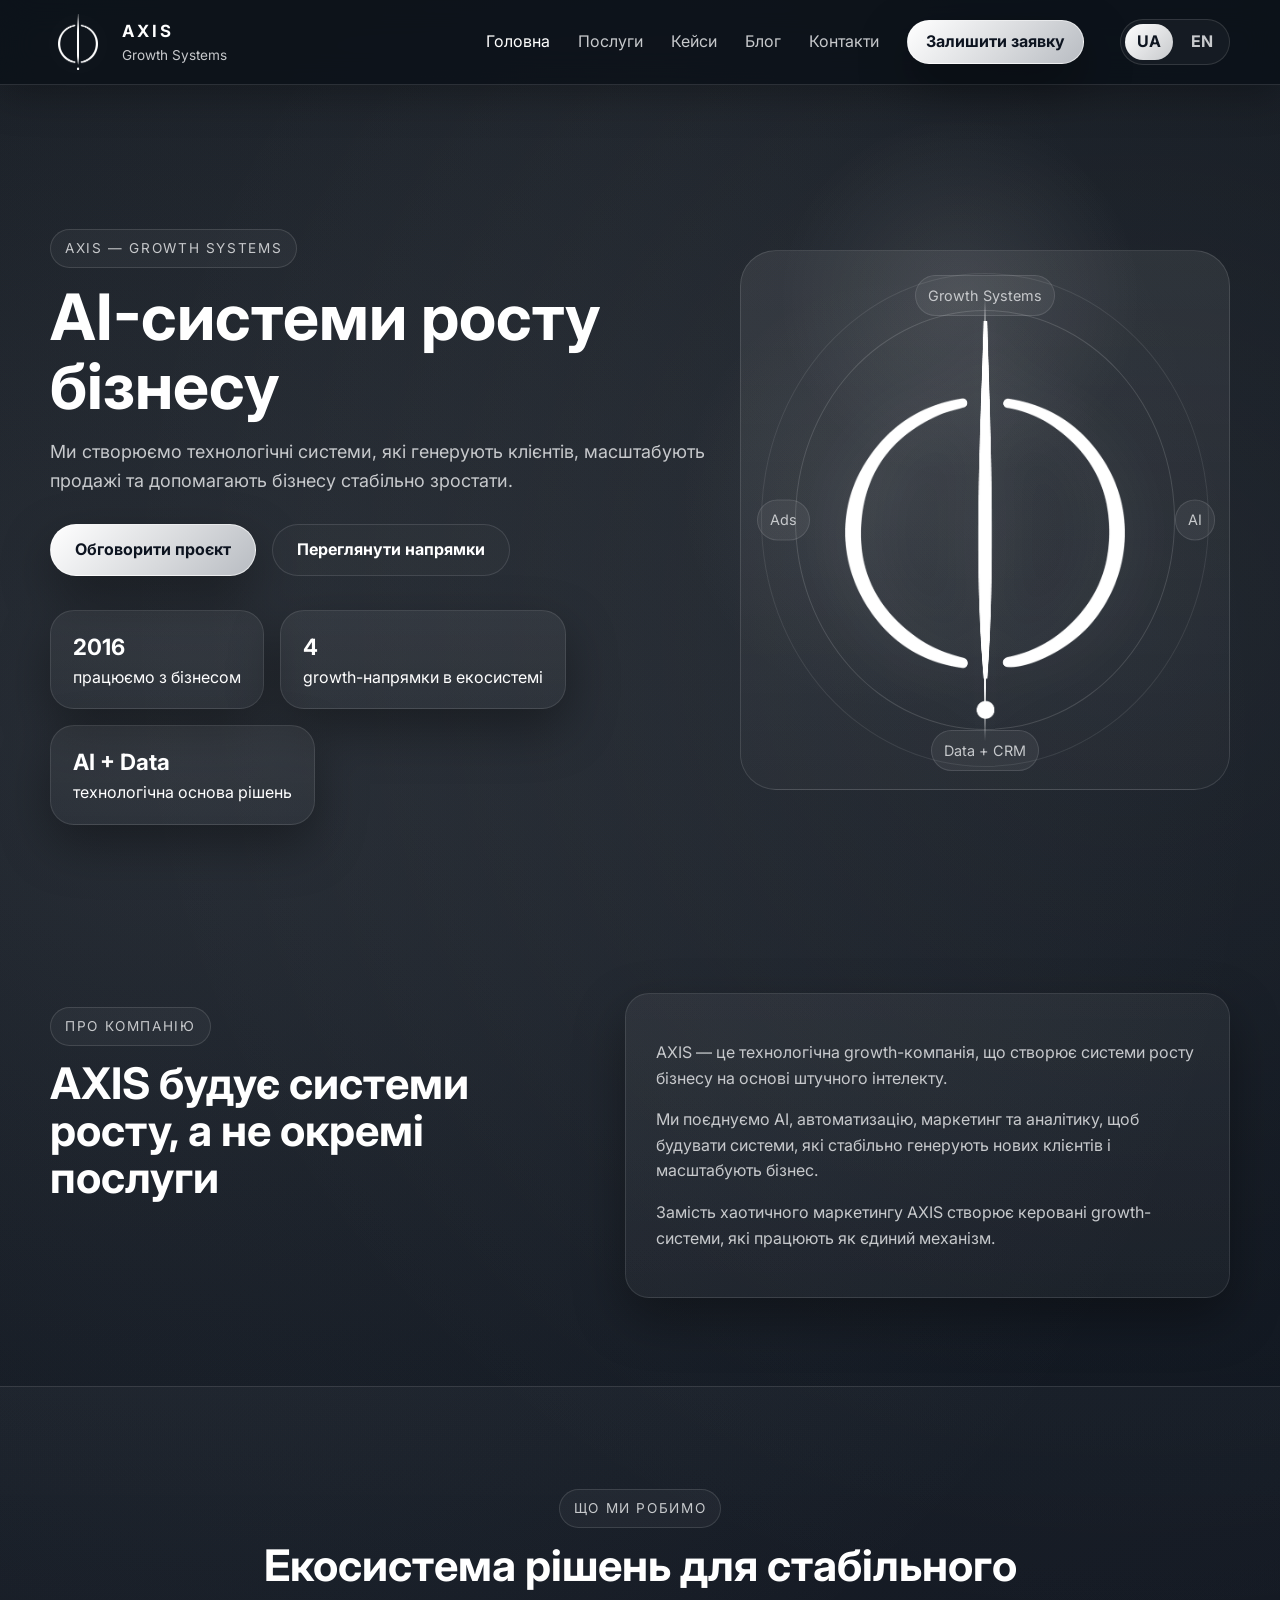
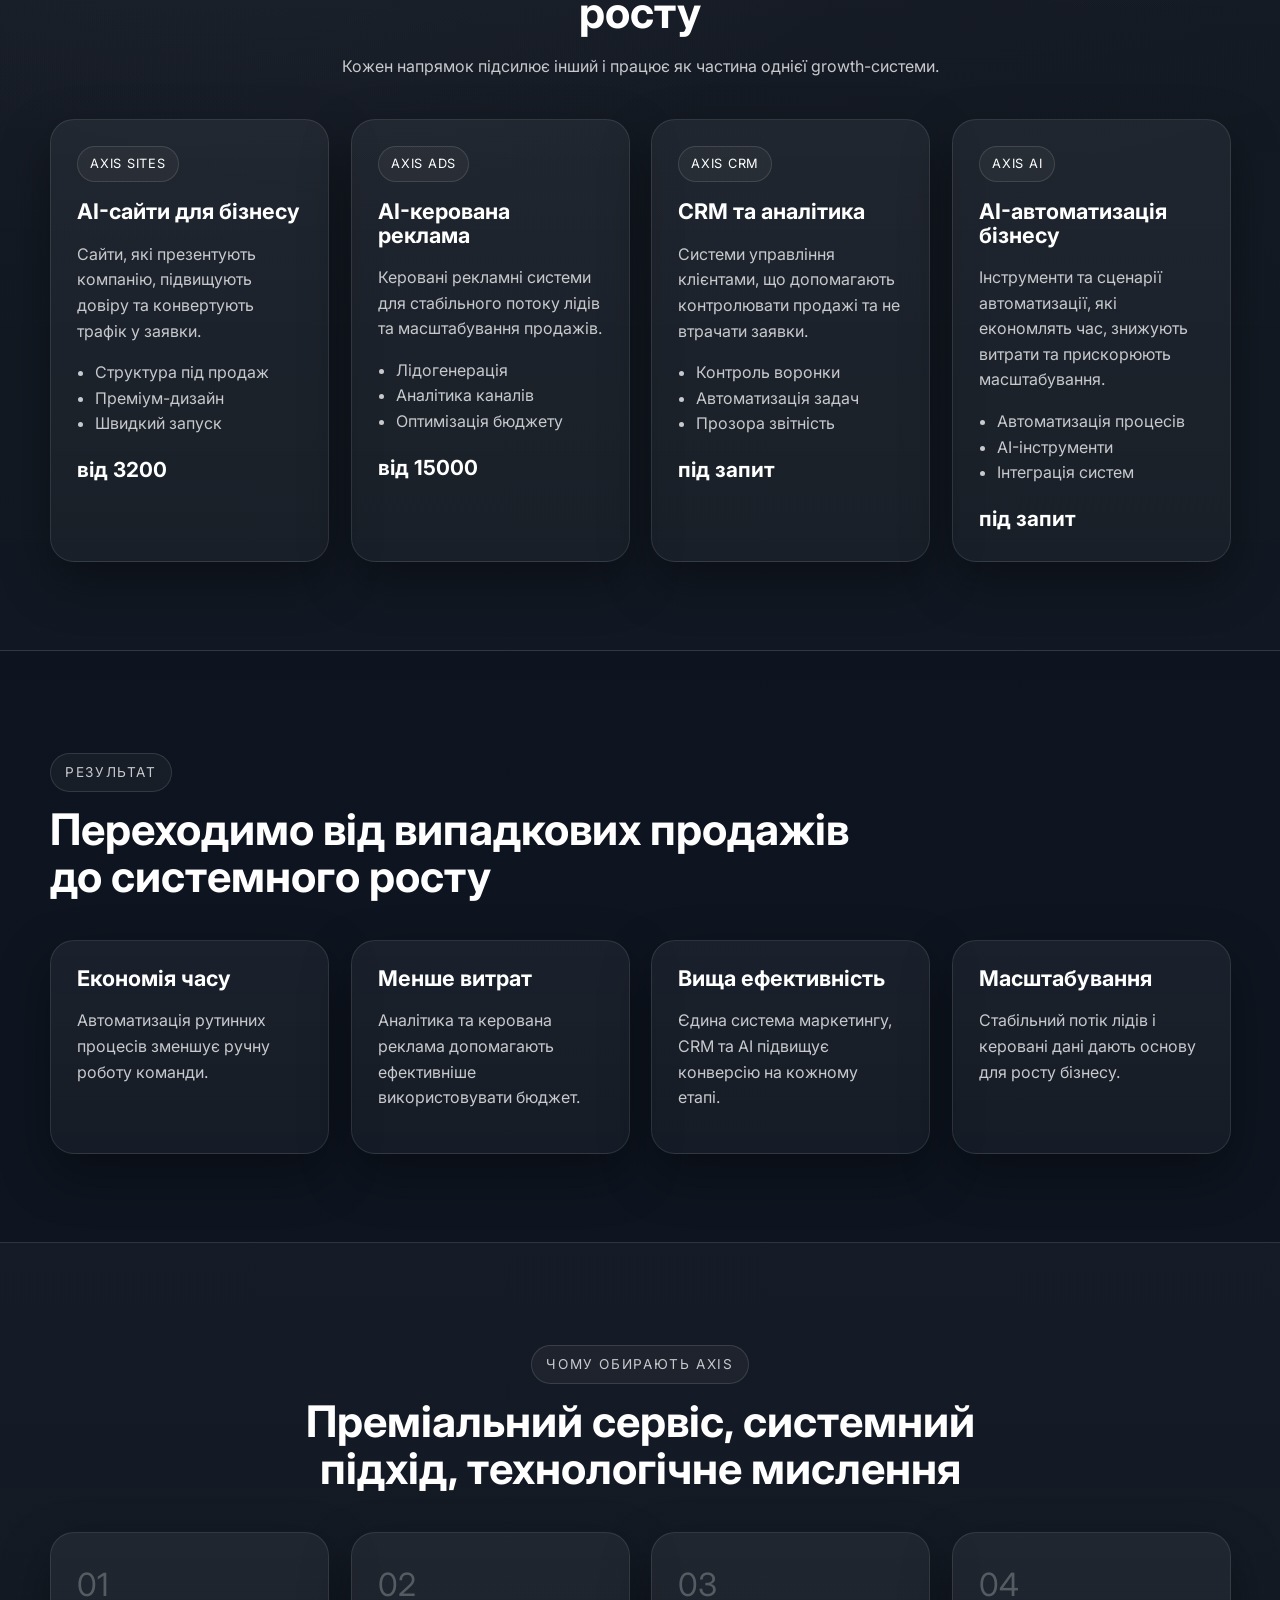
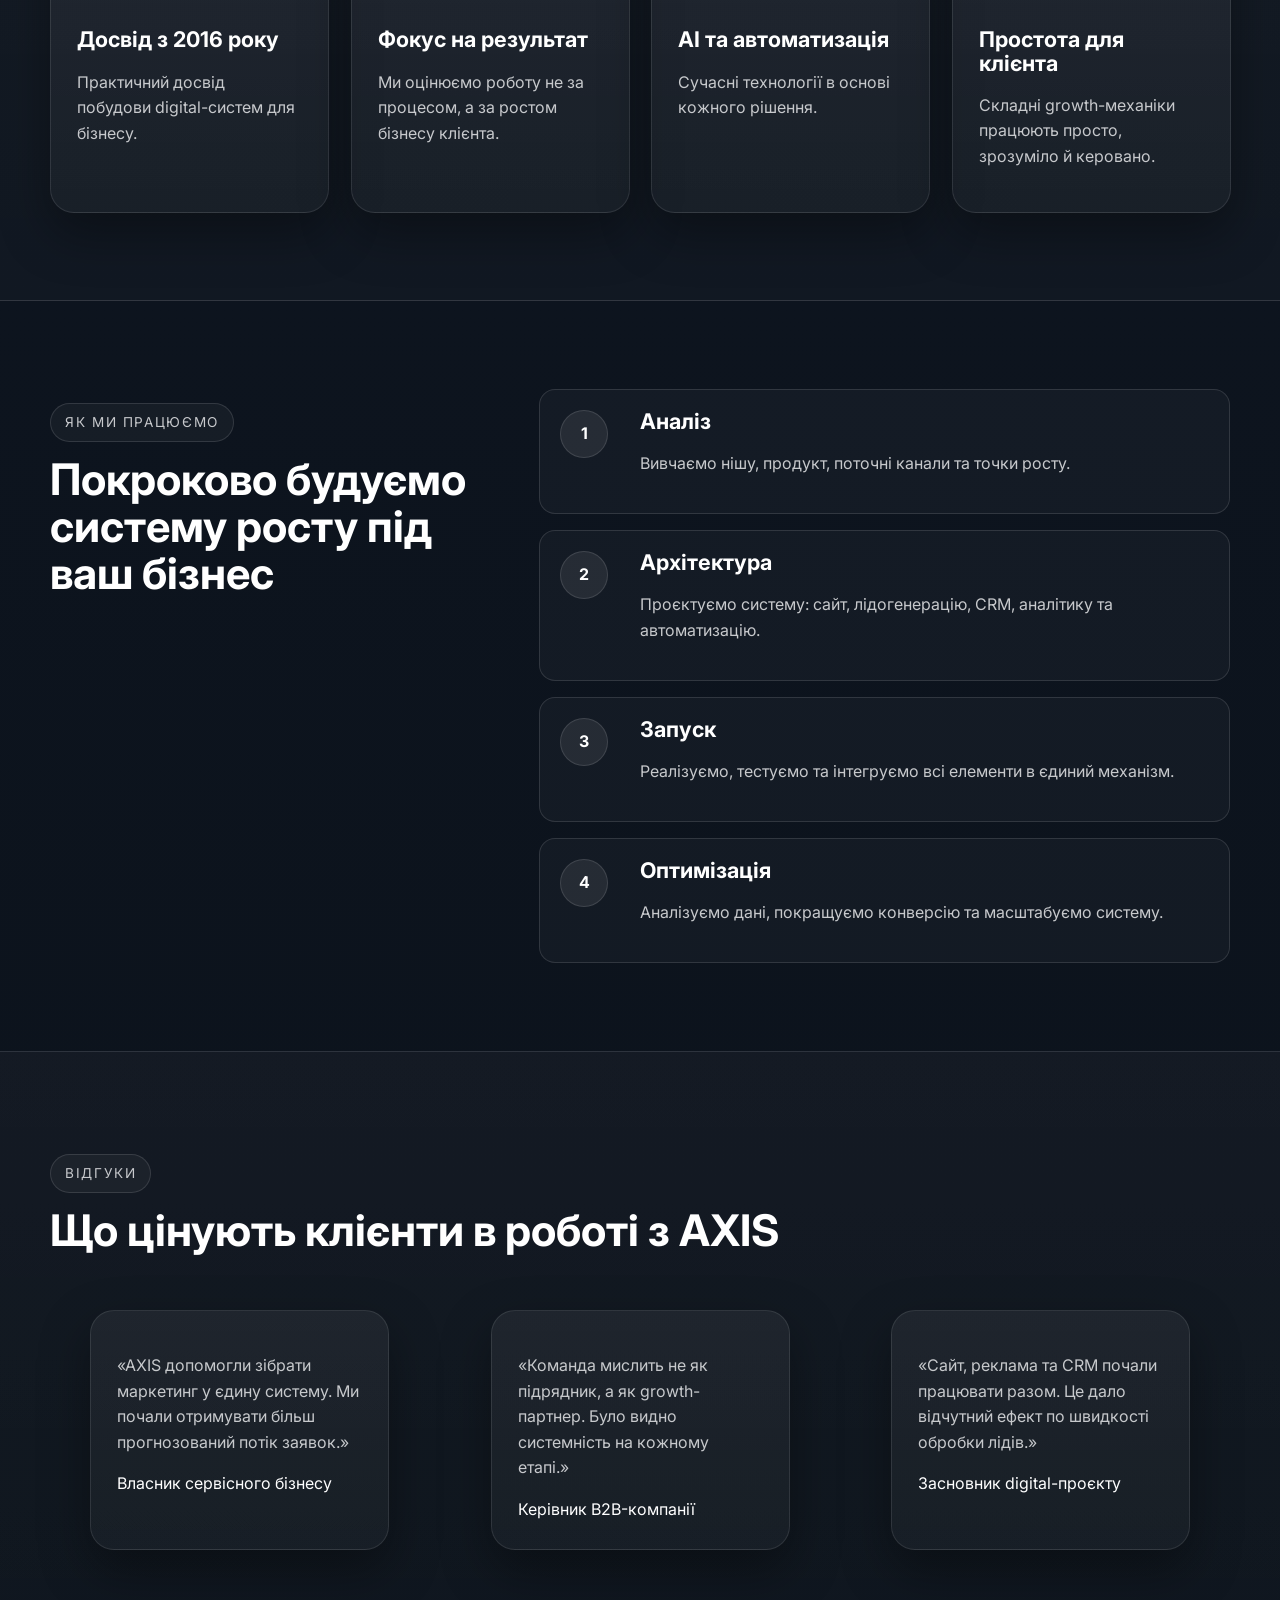
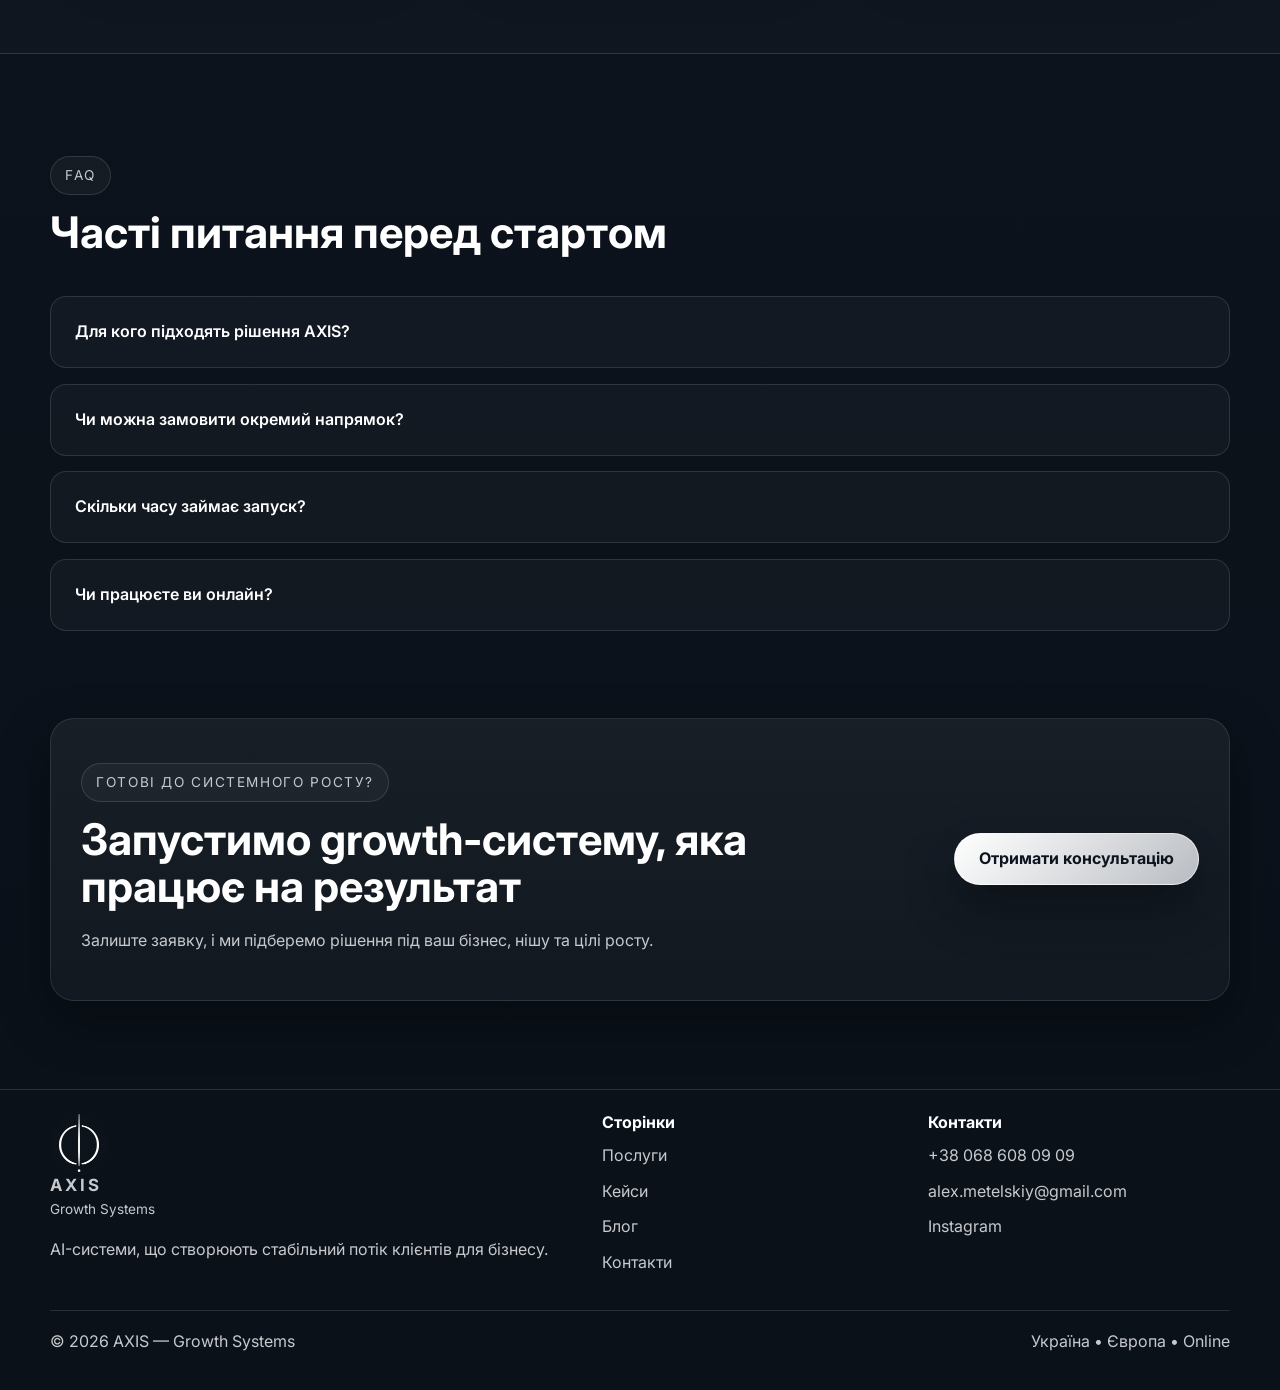
==== commit 7a361fc7: "Add files via upload" ====
--- a/index.html
+++ b/index.html
@@ -149,9 +149,9 @@
             <h3 data-i18n="home.s1.title">AI-сайти для бізнесу</h3>
             <p data-i18n="home.s1.text">Сайти, які презентують компанію, підвищують довіру та конвертують трафік у заявки.</p>
             <ul>
-              <li data-i18n="home.s1.l1">Структура під продаж</li>
-              <li data-i18n="home.s1.l2">Преміум-дизайн</li>
-              <li data-i18n="home.s1.l3">Швидкий запуск</li>
+              <li data-i18n="home.s1.li1">Структура під продаж</li>
+              <li data-i18n="home.s1.li2">Преміум-дизайн</li>
+              <li data-i18n="home.s1.li3">Швидкий запуск</li>
             </ul>
             <strong data-i18n="home.s1.price">від 3200</strong>
           </article>
@@ -161,9 +161,9 @@
             <h3 data-i18n="home.s2.title">AI-керована реклама</h3>
             <p data-i18n="home.s2.text">Керовані рекламні системи для стабільного потоку лідів та масштабування продажів.</p>
             <ul>
-              <li data-i18n="home.s2.l1">Лідогенерація</li>
-              <li data-i18n="home.s2.l2">Аналітика каналів</li>
-              <li data-i18n="home.s2.l3">Оптимізація бюджету</li>
+              <li data-i18n="home.s2.li1">Лідогенерація</li>
+              <li data-i18n="home.s2.li2">Аналітика каналів</li>
+              <li data-i18n="home.s2.li3">Оптимізація бюджету</li>
             </ul>
             <strong data-i18n="home.s2.price">від 15000</strong>
           </article>
@@ -173,9 +173,9 @@
             <h3 data-i18n="home.s3.title">CRM та аналітика</h3>
             <p data-i18n="home.s3.text">Системи управління клієнтами, що допомагають контролювати продажі та не втрачати заявки.</p>
             <ul>
-              <li data-i18n="home.s3.l1">Контроль воронки</li>
-              <li data-i18n="home.s3.l2">Автоматизація задач</li>
-              <li data-i18n="home.s3.l3">Прозора звітність</li>
+              <li data-i18n="home.s3.li1">Контроль воронки</li>
+              <li data-i18n="home.s3.li2">Автоматизація задач</li>
+              <li data-i18n="home.s3.li3">Прозора звітність</li>
             </ul>
             <strong data-i18n="home.s3.price">під запит</strong>
           </article>
@@ -185,9 +185,9 @@
             <h3 data-i18n="home.s4.title">AI-автоматизація бізнесу</h3>
             <p data-i18n="home.s4.text">Інструменти та сценарії автоматизації, які економлять час, знижують витрати та прискорюють масштабування.</p>
             <ul>
-              <li data-i18n="home.s4.l1">Автоматизація процесів</li>
-              <li data-i18n="home.s4.l2">AI-інструменти</li>
-              <li data-i18n="home.s4.l3">Інтеграція систем</li>
+              <li data-i18n="home.s4.li1">Автоматизація процесів</li>
+              <li data-i18n="home.s4.li2">AI-інструменти</li>
+              <li data-i18n="home.s4.li3">Інтеграція систем</li>
             </ul>
             <strong data-i18n="home.s4.price">під запит</strong>
           </article>
@@ -301,15 +301,15 @@
         <div class="testimonials-grid">
           <blockquote class="testimonial reveal">
             <p data-i18n="home.t1.text">«AXIS допомогли зібрати маркетинг у єдину систему. Ми почали отримувати більш прогнозований потік заявок.»</p>
-            <footer data-i18n="home.t1.author">Власник сервісного бізнесу</footer>
+            <footer data-i18n="home.t1.role">Власник сервісного бізнесу</footer>
           </blockquote>
           <blockquote class="testimonial reveal delay-1">
             <p data-i18n="home.t2.text">«Команда мислить не як підрядник, а як growth-партнер. Було видно системність на кожному етапі.»</p>
-            <footer data-i18n="home.t2.author">Керівник B2B-компанії</footer>
+            <footer data-i18n="home.t2.role">Керівник B2B-компанії</footer>
           </blockquote>
           <blockquote class="testimonial reveal delay-2">
             <p data-i18n="home.t3.text">«Сайт, реклама та CRM почали працювати разом. Це дало відчутний ефект по швидкості обробки лідів.»</p>
-            <footer data-i18n="home.t3.author">Засновник digital-проєкту</footer>
+            <footer data-i18n="home.t3.role">Засновник digital-проєкту</footer>
           </blockquote>
         </div>
       </div>
--- a/styles.css
+++ b/styles.css
@@ -134,12 +134,14 @@
 .orbit-2 { width: 380px; height: 380px; }
 .orbit-label {
   position: absolute;
+  z-index: 5;
   padding: 8px 12px;
   border-radius: 999px;
   background: rgba(255,255,255,0.06);
   border: 1px solid var(--line);
   color: var(--muted);
   font-size: 0.9rem;
+  white-space: nowrap;
 }
 .orbit-top { top: 34px; }
 .orbit-right { right: 18px; }
@@ -498,10 +500,4 @@
 
 /* Language switcher */
 .lang-switch{display:inline-flex;align-items:center;gap:6px;margin-left:8px;padding:4px;border:1px solid rgba(255,255,255,0.12);border-radius:999px;background:rgba(255,255,255,0.04)}
-.lang-btn{min-width:44px;height:36px;padding:0 12px;border-radius:999px;border:0;background:transparent;color:var(--muted);font:inherit;font-weight:700;cursor:pointer}.lang-btn.active{background:linear-gradient(135deg,#fff,#c7c9cc);color:#0E1520}.logo-stage .orbit-top{top:68px;left:50%;transform:translateX(-124%)}.logo-stage .orbit-bottom{bottom:58px;left:50%;transform:translateX(-2%)}.logo-stage .orbit-left{left:16px;top:50%;transform:translateY(-50%)}.logo-stage .orbit-right{right:14px;top:50%;transform:translateY(-50%)}@media (max-width:820px){.nav{gap:10px}.lang-switch{margin-left:0}}@media (max-width:640px){.logo-stage .orbit-top{top:34px;left:50%;transform:translateX(-116%)}.logo-stage .orbit-bottom{bottom:38px;left:50%;transform:translateX(-6%)}}
-
-
-/* Final orbit label alignment fix */
-.logo-stage .orbit-top{left:50% !important; right:auto !important; top:18px !important; transform:translateX(-50%) !important; text-align:center;}
-.logo-stage .orbit-bottom{left:50% !important; right:auto !important; bottom:18px !important; transform:translateX(-50%) !important; text-align:center;}
-@media (max-width:640px){.logo-stage .orbit-top{top:16px !important;}.logo-stage .orbit-bottom{bottom:16px !important;}}
+.lang-btn{min-width:44px;height:36px;padding:0 12px;border-radius:999px;border:0;background:transparent;color:var(--muted);font:inherit;font-weight:700;cursor:pointer}.lang-btn.active{background:linear-gradient(135deg,#fff,#c7c9cc);color:#0E1520}.logo-stage .orbit-top{top:24px;left:50%;transform:translateX(-50%)}.logo-stage .orbit-bottom{bottom:18px;left:50%;transform:translateX(-50%)}.logo-stage .orbit-left{left:16px;top:50%;transform:translateY(-50%)}.logo-stage .orbit-right{right:14px;top:50%;transform:translateY(-50%)}@media (max-width:820px){.nav{gap:10px}.lang-switch{margin-left:0}}@media (max-width:640px){.logo-stage .orbit-top{top:18px;left:50%;transform:translateX(-50%)}.logo-stage .orbit-bottom{bottom:12px;left:50%;transform:translateX(-50%)}}
